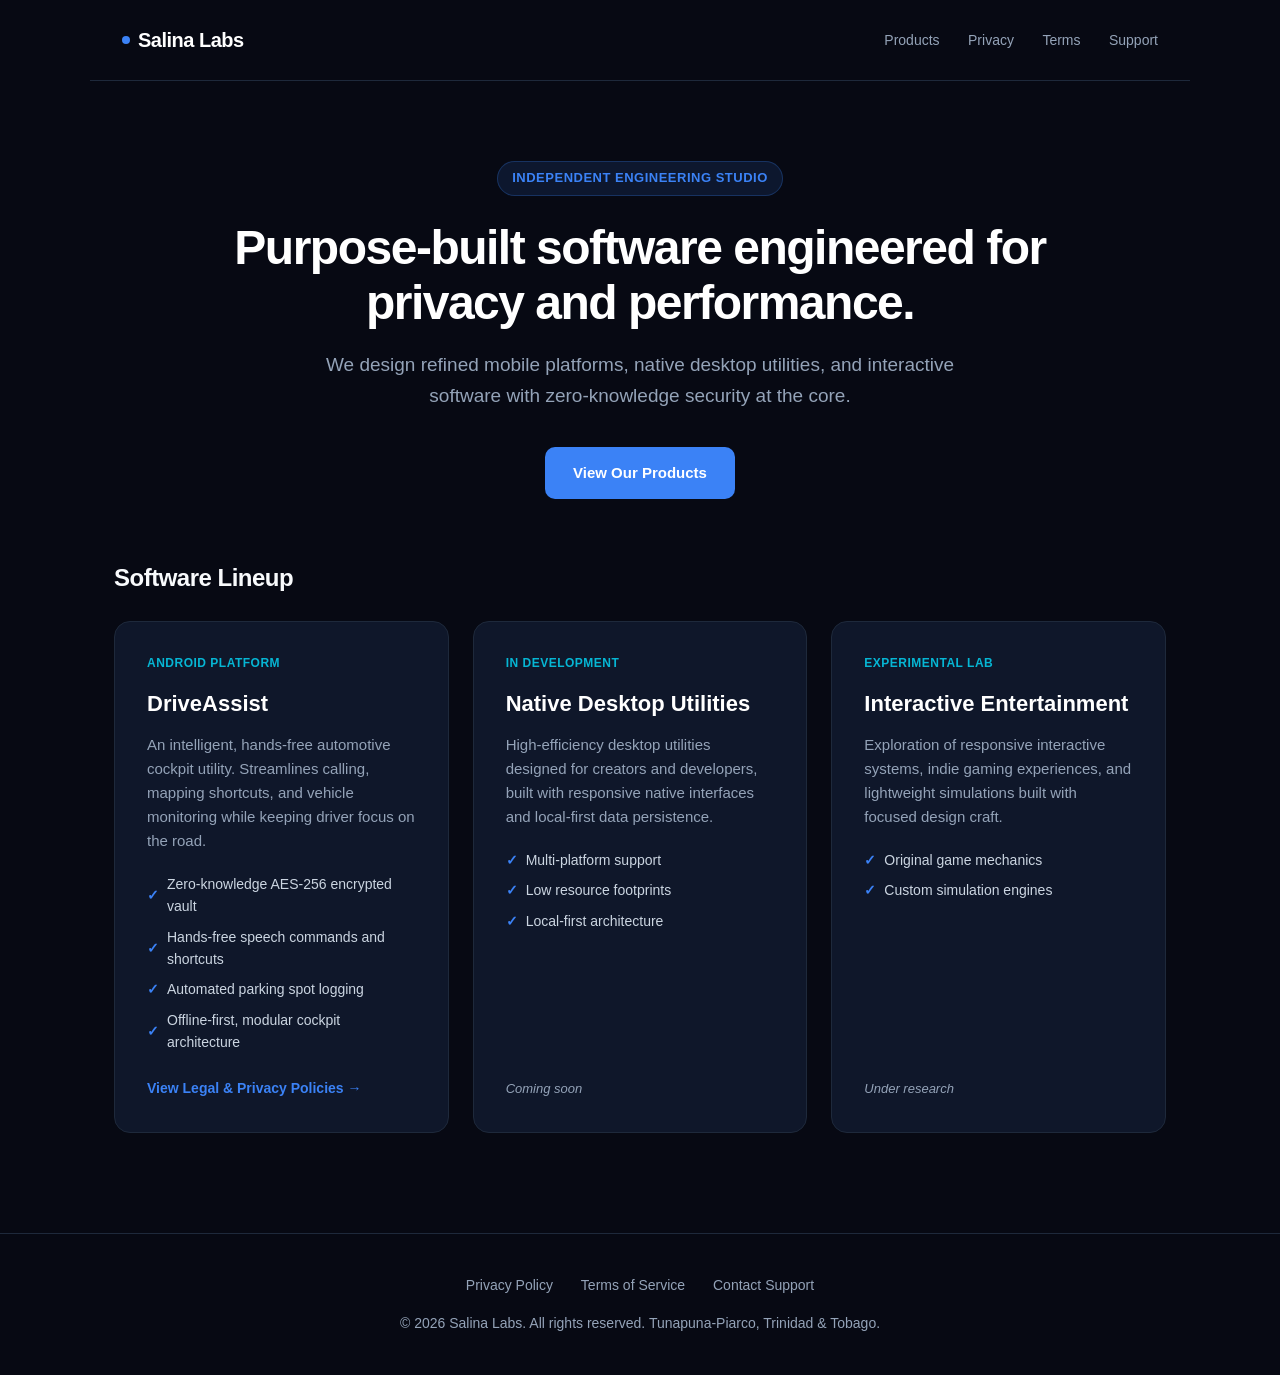
==== index.html @ 67eb4986 "Add files via upload" ====
<!DOCTYPE html>
<html lang="en">
<head>
    <meta charset="UTF-8">
    <meta name="viewport" content="width=device-width, initial-scale=1.0">
    <title>Salina Labs | Independent Software Engineering</title>
    <meta name="description" content="Salina Labs engineers performance-focused software, mobile systems, desktop applications, and interactive entertainment.">
    <style>
        :root {
            --bg-color: #070913;
            --card-bg: #0f172a;
            --border-color: #1e293b;
            --accent-blue: #3b82f6;
            --accent-cyan: #06b6d4;
            --text-main: #f8fafc;
            --text-muted: #94a3b8;
        }
        * { box-sizing: border-box; margin: 0; padding: 0; }
        body {
            font-family: -apple-system, BlinkMacSystemFont, "Segoe UI", Roboto, Helvetica, Arial, sans-serif;
            background-color: var(--bg-color);
            color: var(--text-main);
            line-height: 1.6;
            padding: 0;
        }
        nav {
            display: flex;
            justify-content: space-between;
            align-items: center;
            padding: 24px 32px;
            max-width: 1100px;
            margin: 0 auto;
            border-bottom: 1px solid var(--border-color);
        }
        .logo {
            font-size: 20px;
            font-weight: 800;
            letter-spacing: -0.5px;
            color: #ffffff;
            display: flex;
            align-items: center;
            gap: 8px;
        }
        .logo-dot {
            width: 8px;
            height: 8px;
            background: var(--accent-blue);
            border-radius: 50%;
            display: inline-block;
        }
        .nav-links a {
            color: var(--text-muted);
            text-decoration: none;
            margin-left: 24px;
            font-size: 14px;
            font-weight: 500;
            transition: color 0.2s ease;
        }
        .nav-links a:hover {
            color: #ffffff;
        }
        .hero {
            max-width: 900px;
            margin: 80px auto 60px;
            text-align: center;
            padding: 0 24px;
        }
        .badge {
            display: inline-block;
            background: rgba(59, 130, 246, 0.12);
            color: var(--accent-blue);
            font-size: 13px;
            font-weight: 600;
            padding: 6px 14px;
            border-radius: 9999px;
            border: 1px solid rgba(59, 130, 246, 0.25);
            margin-bottom: 24px;
            text-transform: uppercase;
            letter-spacing: 0.5px;
        }
        h1 {
            font-size: 48px;
            font-weight: 800;
            letter-spacing: -1.5px;
            line-height: 1.15;
            margin-bottom: 20px;
            color: #ffffff;
        }
        .lead {
            font-size: 19px;
            color: var(--text-muted);
            max-width: 680px;
            margin: 0 auto 36px;
        }
        .cta-btn {
            display: inline-block;
            background: var(--accent-blue);
            color: #ffffff;
            font-weight: 600;
            padding: 14px 28px;
            border-radius: 10px;
            text-decoration: none;
            font-size: 15px;
            transition: transform 0.15s ease, background 0.2s ease;
        }
        .cta-btn:hover {
            background: #2563eb;
            transform: translateY(-1px);
        }
        .section {
            max-width: 1100px;
            margin: 60px auto;
            padding: 0 24px;
        }
        .section-title {
            font-size: 24px;
            font-weight: 700;
            margin-bottom: 24px;
            letter-spacing: -0.5px;
        }
        .grid {
            display: grid;
            grid-template-columns: repeat(auto-fit, minmax(320px, 1fr));
            gap: 24px;
        }
        .card {
            background: var(--card-bg);
            border: 1px solid var(--border-color);
            border-radius: 16px;
            padding: 32px;
            display: flex;
            flex-direction: column;
            justify-content: space-between;
        }
        .card-tag {
            font-size: 12px;
            font-weight: 700;
            text-transform: uppercase;
            color: var(--accent-cyan);
            margin-bottom: 12px;
            letter-spacing: 0.5px;
        }
        .card h3 {
            font-size: 22px;
            font-weight: 700;
            margin-bottom: 12px;
            color: #ffffff;
        }
        .card p {
            color: var(--text-muted);
            font-size: 15px;
            line-height: 1.6;
            margin-bottom: 20px;
        }
        .feature-list {
            list-style: none;
            margin-bottom: 24px;
        }
        .feature-list li {
            font-size: 14px;
            color: #cbd5e1;
            margin-bottom: 8px;
            display: flex;
            align-items: center;
            gap: 8px;
        }
        .feature-list li::before {
            content: "✓";
            color: var(--accent-blue);
            font-weight: bold;
        }
        .card-link {
            color: var(--accent-blue);
            text-decoration: none;
            font-weight: 600;
            font-size: 14px;
            align-self: flex-start;
        }
        .card-link:hover {
            text-decoration: underline;
        }
        footer {
            border-top: 1px solid var(--border-color);
            margin-top: 100px;
            padding: 40px 24px;
            text-align: center;
            font-size: 14px;
            color: var(--text-muted);
        }
        .footer-links {
            margin-bottom: 16px;
        }
        .footer-links a {
            color: var(--text-muted);
            text-decoration: none;
            margin: 0 12px;
            transition: color 0.2s ease;
        }
        .footer-links a:hover {
            color: #ffffff;
        }
    </style>
</head>
<body>

<nav>
    <div class="logo">
        <span class="logo-dot"></span>
        Salina Labs
    </div>
    <div class="nav-links">
        <a href="#products">Products</a>
        <a href="privacy.html">Privacy</a>
        <a href="terms.html">Terms</a>
        <a href="mailto:support@salinalabs.dev">Support</a>
    </div>
</nav>

<div class="hero">
    <div class="badge">Independent Engineering Studio</div>
    <h1>Purpose-built software engineered for privacy and performance.</h1>
    <p class="lead">We design refined mobile platforms, native desktop utilities, and interactive software with zero-knowledge security at the core.</p>
    <a href="#products" class="cta-btn">View Our Products</a>
</div>

<div class="section" id="products">
    <div class="section-title">Software Lineup</div>
    <div class="grid">
        <div class="card">
            <div>
                <div class="card-tag">Android Platform</div>
                <h3>DriveAssist</h3>
                <p>An intelligent, hands-free automotive cockpit utility. Streamlines calling, mapping shortcuts, and vehicle monitoring while keeping driver focus on the road.</p>
                <ul class="feature-list">
                    <li>Zero-knowledge AES-256 encrypted vault</li>
                    <li>Hands-free speech commands and shortcuts</li>
                    <li>Automated parking spot logging</li>
                    <li>Offline-first, modular cockpit architecture</li>
                </ul>
            </div>
            <a href="privacy.html" class="card-link">View Legal &amp; Privacy Policies &rarr;</a>
        </div>

        <div class="card">
            <div>
                <div class="card-tag">In Development</div>
                <h3>Native Desktop Utilities</h3>
                <p>High-efficiency desktop utilities designed for creators and developers, built with responsive native interfaces and local-first data persistence.</p>
                <ul class="feature-list">
                    <li>Multi-platform support</li>
                    <li>Low resource footprints</li>
                    <li>Local-first architecture</li>
                </ul>
            </div>
            <span style="font-size: 13px; color: var(--text-muted); font-style: italic;">Coming soon</span>
        </div>

        <div class="card">
            <div>
                <div class="card-tag">Experimental Lab</div>
                <h3>Interactive Entertainment</h3>
                <p>Exploration of responsive interactive systems, indie gaming experiences, and lightweight simulations built with focused design craft.</p>
                <ul class="feature-list">
                    <li>Original game mechanics</li>
                    <li>Custom simulation engines</li>
                </ul>
            </div>
            <span style="font-size: 13px; color: var(--text-muted); font-style: italic;">Under research</span>
        </div>
    </div>
</div>

<footer>
    <div class="footer-links">
        <a href="privacy.html">Privacy Policy</a>
        <a href="terms.html">Terms of Service</a>
        <a href="mailto:support@salinalabs.dev">Contact Support</a>
    </div>
    <p>&copy; 2026 Salina Labs. All rights reserved. Tunapuna-Piarco, Trinidad &amp; Tobago.</p>
</footer>

</body>
</html>
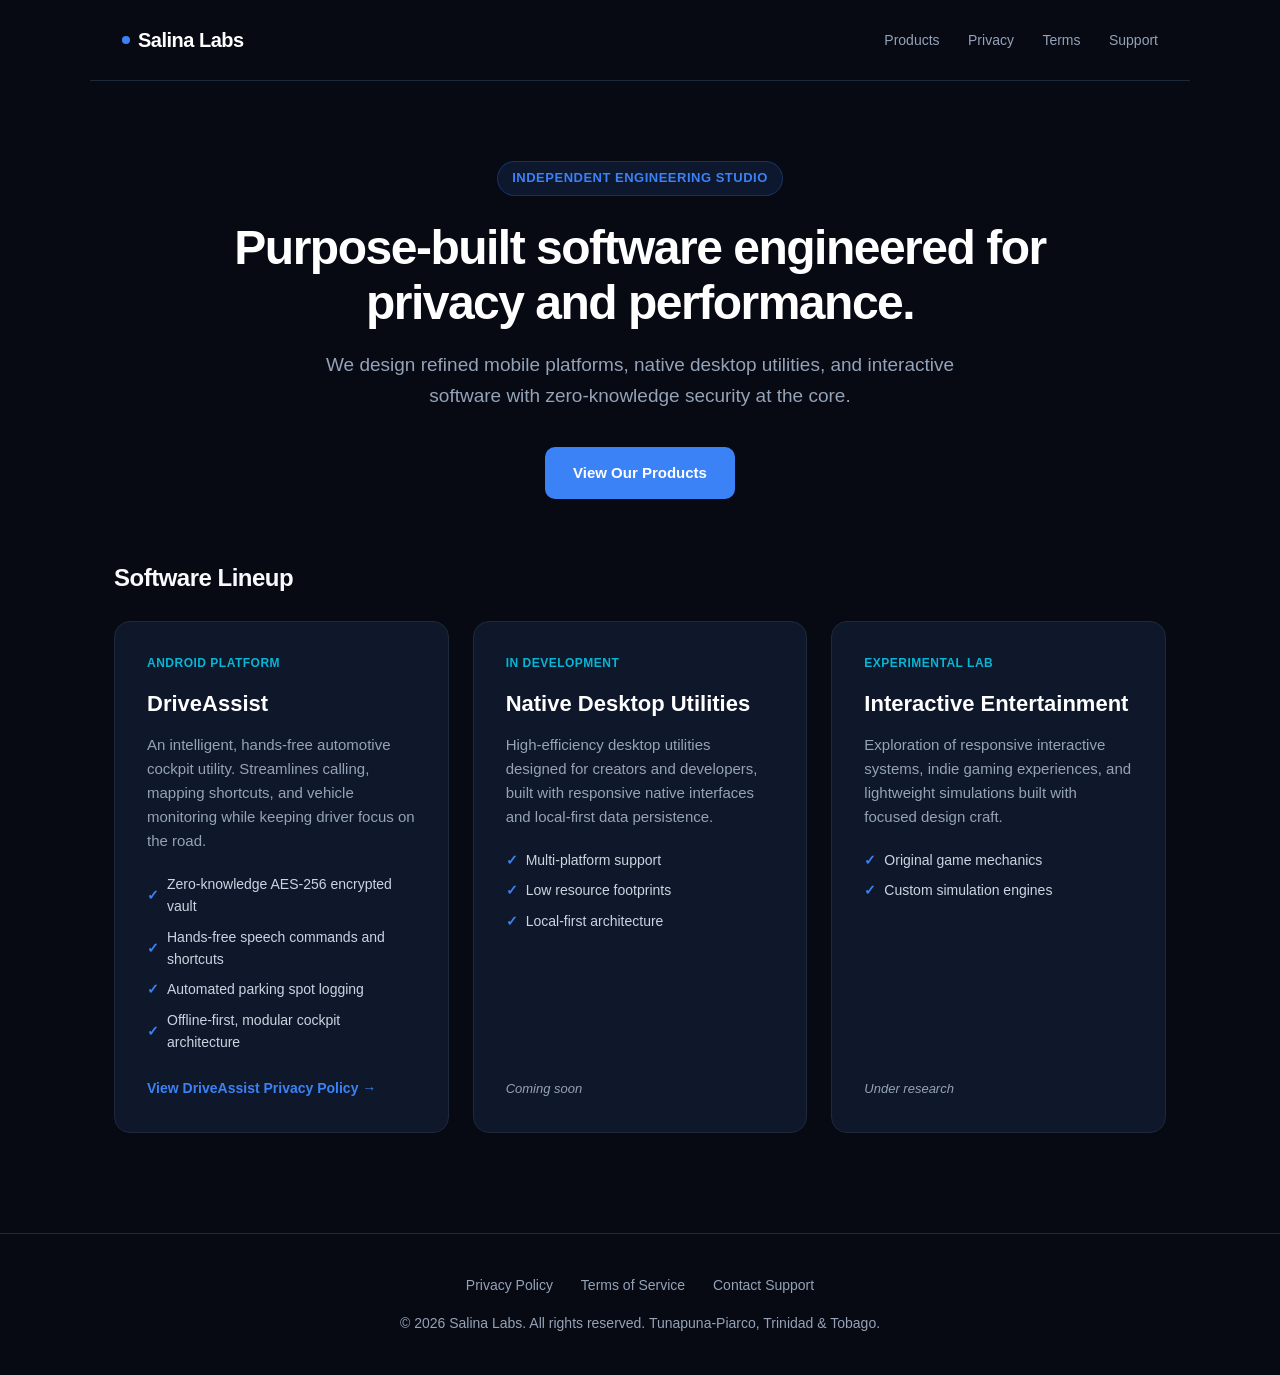
==== commit bec126cb: "Add files via upload" ====
--- a/index.html
+++ b/index.html
@@ -210,8 +210,8 @@
     </div>
     <div class="nav-links">
         <a href="#products">Products</a>
-        <a href="privacy.html">Privacy</a>
-        <a href="terms.html">Terms</a>
+        <a href="driveassist/privacy.html">Privacy</a>
+        <a href="driveassist/terms.html">Terms</a>
         <a href="mailto:support@salinalabs.dev">Support</a>
     </div>
 </nav>
@@ -238,7 +238,7 @@
                     <li>Offline-first, modular cockpit architecture</li>
                 </ul>
             </div>
-            <a href="privacy.html" class="card-link">View Legal &amp; Privacy Policies &rarr;</a>
+            <a href="driveassist/privacy.html" class="card-link">View DriveAssist Privacy Policy &rarr;</a>
         </div>
 
         <div class="card">
@@ -272,8 +272,8 @@
 
 <footer>
     <div class="footer-links">
-        <a href="privacy.html">Privacy Policy</a>
-        <a href="terms.html">Terms of Service</a>
+        <a href="driveassist/privacy.html">Privacy Policy</a>
+        <a href="driveassist/terms.html">Terms of Service</a>
         <a href="mailto:support@salinalabs.dev">Contact Support</a>
     </div>
     <p>&copy; 2026 Salina Labs. All rights reserved. Tunapuna-Piarco, Trinidad &amp; Tobago.</p>
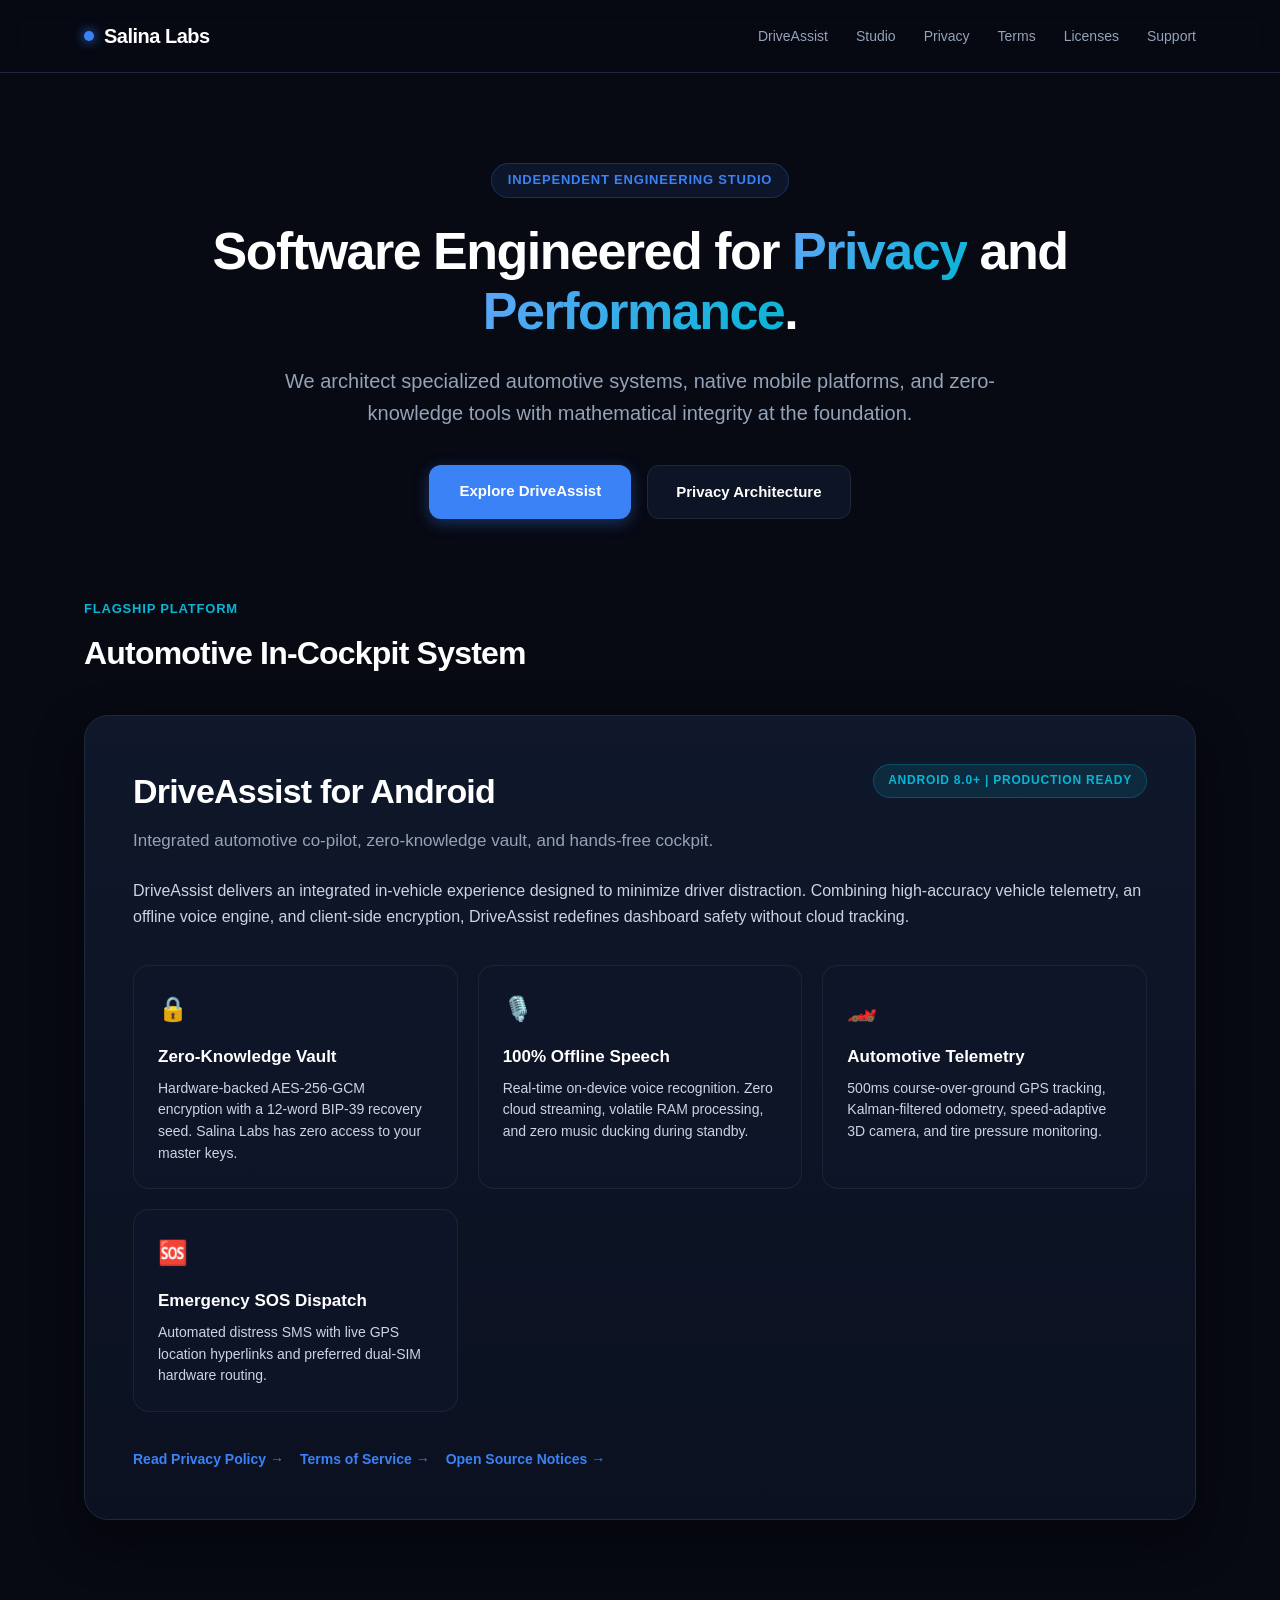
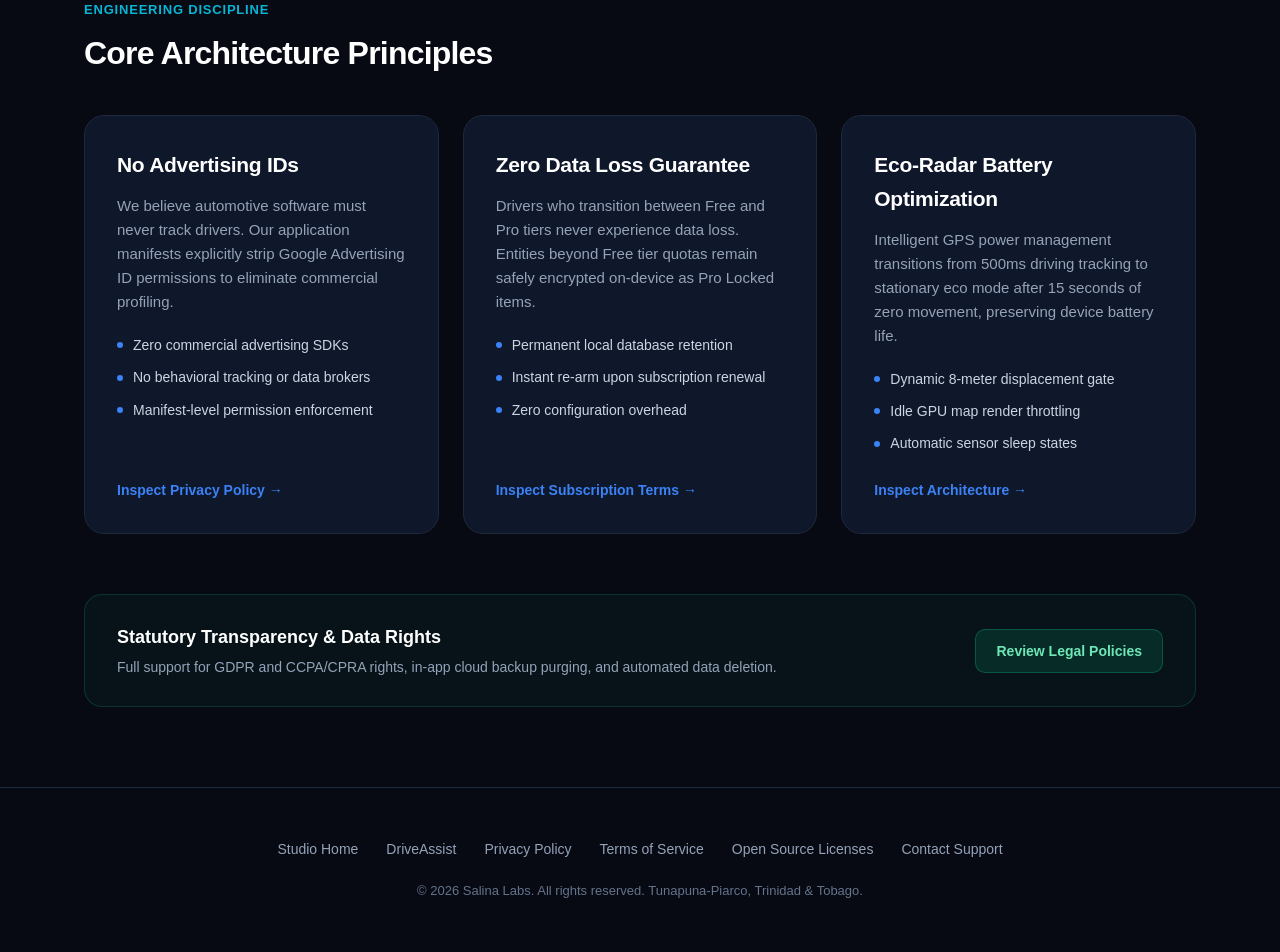
==== commit bbeded6c: "Add files via upload" ====
--- a/index.html
+++ b/index.html
@@ -3,55 +3,72 @@
 <head>
     <meta charset="UTF-8">
     <meta name="viewport" content="width=device-width, initial-scale=1.0">
-    <title>Salina Labs | Independent Software Engineering</title>
-    <meta name="description" content="Salina Labs engineers performance-focused software, mobile systems, desktop applications, and interactive entertainment.">
+    <title>Salina Labs | Independent Engineering Studio</title>
+    <meta name="description" content="Salina Labs engineers performance-focused software, automotive cockpits, zero-knowledge security systems, and native platforms.">
     <style>
         :root {
             --bg-color: #070913;
-            --card-bg: #0f172a;
-            --border-color: #1e293b;
-            --accent-blue: #3b82f6;
+            --surface-color: #0f172a;
+            --surface-hover: #1e293b;
+            --surface-border: #1e293b;
+            --accent-primary: #3b82f6;
             --accent-cyan: #06b6d4;
-            --text-main: #f8fafc;
-            --text-muted: #94a3b8;
+            --accent-emerald: #10b981;
+            --text-primary: #f8fafc;
+            --text-secondary: #94a3b8;
+            --text-body: #cbd5e1;
         }
         * { box-sizing: border-box; margin: 0; padding: 0; }
         body {
             font-family: -apple-system, BlinkMacSystemFont, "Segoe UI", Roboto, Helvetica, Arial, sans-serif;
             background-color: var(--bg-color);
-            color: var(--text-main);
+            color: var(--text-primary);
             line-height: 1.6;
             padding: 0;
-        }
-        nav {
+            overflow-x: hidden;
+        }
+        header.site-header {
+            border-bottom: 1px solid var(--surface-border);
+            background: rgba(7, 9, 19, 0.85);
+            backdrop-filter: blur(14px);
+            position: sticky;
+            top: 0;
+            z-index: 50;
+        }
+        .nav-container {
+            max-width: 1160px;
+            margin: 0 auto;
+            padding: 20px 24px;
             display: flex;
             justify-content: space-between;
             align-items: center;
-            padding: 24px 32px;
-            max-width: 1100px;
-            margin: 0 auto;
-            border-bottom: 1px solid var(--border-color);
-        }
-        .logo {
+        }
+        .brand-logo {
             font-size: 20px;
             font-weight: 800;
             letter-spacing: -0.5px;
             color: #ffffff;
-            display: flex;
-            align-items: center;
-            gap: 8px;
-        }
-        .logo-dot {
-            width: 8px;
-            height: 8px;
-            background: var(--accent-blue);
+            text-decoration: none;
+            display: flex;
+            align-items: center;
+            gap: 10px;
+        }
+        .brand-dot {
+            width: 10px;
+            height: 10px;
+            background: var(--accent-primary);
             border-radius: 50%;
             display: inline-block;
+            box-shadow: 0 0 12px var(--accent-primary);
+        }
+        .nav-links {
+            display: flex;
+            gap: 28px;
+            align-items: center;
         }
         .nav-links a {
-            color: var(--text-muted);
-            text-decoration: none;
-            margin-left: 24px;
+            color: var(--text-secondary);
+            text-decoration: none;
             font-size: 14px;
             font-weight: 500;
             transition: color 0.2s ease;
@@ -59,224 +76,458 @@
         .nav-links a:hover {
             color: #ffffff;
         }
-        .hero {
-            max-width: 900px;
-            margin: 80px auto 60px;
+        .hero-section {
+            max-width: 960px;
+            margin: 90px auto 70px;
             text-align: center;
             padding: 0 24px;
         }
-        .badge {
-            display: inline-block;
-            background: rgba(59, 130, 246, 0.12);
-            color: var(--accent-blue);
+        .studio-badge {
+            display: inline-flex;
+            align-items: center;
+            gap: 8px;
+            background: rgba(59, 130, 246, 0.1);
+            color: var(--accent-primary);
             font-size: 13px;
-            font-weight: 600;
-            padding: 6px 14px;
+            font-weight: 700;
+            text-transform: uppercase;
+            letter-spacing: 0.8px;
+            padding: 6px 16px;
             border-radius: 9999px;
             border: 1px solid rgba(59, 130, 246, 0.25);
             margin-bottom: 24px;
-            text-transform: uppercase;
-            letter-spacing: 0.5px;
-        }
-        h1 {
-            font-size: 48px;
+        }
+        h1.hero-title {
+            font-size: 52px;
             font-weight: 800;
             letter-spacing: -1.5px;
             line-height: 1.15;
-            margin-bottom: 20px;
-            color: #ffffff;
-        }
-        .lead {
-            font-size: 19px;
-            color: var(--text-muted);
-            max-width: 680px;
+            margin-bottom: 24px;
+            color: #ffffff;
+        }
+        .hero-title span {
+            background: linear-gradient(135deg, #60a5fa 0%, #06b6d4 100%);
+            -webkit-background-clip: text;
+            -webkit-text-fill-color: transparent;
+        }
+        p.hero-lead {
+            font-size: 20px;
+            color: var(--text-secondary);
+            max-width: 720px;
             margin: 0 auto 36px;
-        }
-        .cta-btn {
-            display: inline-block;
-            background: var(--accent-blue);
+            line-height: 1.6;
+        }
+        .hero-actions {
+            display: flex;
+            gap: 16px;
+            justify-content: center;
+            flex-wrap: wrap;
+        }
+        .btn-primary {
+            background: var(--accent-primary);
+            color: #ffffff;
+            font-weight: 600;
+            padding: 14px 30px;
+            border-radius: 12px;
+            text-decoration: none;
+            font-size: 15px;
+            transition: all 0.2s ease;
+            box-shadow: 0 4px 16px rgba(59, 130, 246, 0.35);
+        }
+        .btn-primary:hover {
+            background: #2563eb;
+            transform: translateY(-2px);
+            box-shadow: 0 6px 20px rgba(59, 130, 246, 0.5);
+        }
+        .btn-secondary {
+            background: rgba(15, 23, 42, 0.8);
             color: #ffffff;
             font-weight: 600;
             padding: 14px 28px;
-            border-radius: 10px;
+            border-radius: 12px;
             text-decoration: none;
             font-size: 15px;
-            transition: transform 0.15s ease, background 0.2s ease;
-        }
-        .cta-btn:hover {
-            background: #2563eb;
-            transform: translateY(-1px);
-        }
-        .section {
-            max-width: 1100px;
-            margin: 60px auto;
+            border: 1px solid var(--surface-border);
+            transition: all 0.2s ease;
+        }
+        .btn-secondary:hover {
+            background: var(--surface-hover);
+            border-color: #334155;
+            transform: translateY(-2px);
+        }
+        .content-section {
+            max-width: 1160px;
+            margin: 80px auto;
             padding: 0 24px;
         }
+        .section-header {
+            margin-bottom: 36px;
+        }
+        .section-tag {
+            font-size: 13px;
+            font-weight: 700;
+            text-transform: uppercase;
+            letter-spacing: 0.8px;
+            color: var(--accent-cyan);
+            margin-bottom: 8px;
+        }
         .section-title {
+            font-size: 32px;
+            font-weight: 800;
+            letter-spacing: -0.8px;
+            color: #ffffff;
+        }
+        .flagship-card {
+            background: linear-gradient(180deg, #0f172a 0%, #0b1120 100%);
+            border: 1px solid var(--surface-border);
+            border-radius: 24px;
+            padding: 48px;
+            box-shadow: 0 20px 50px rgba(0, 0, 0, 0.4);
+            margin-bottom: 48px;
+            position: relative;
+            overflow: hidden;
+        }
+        .flagship-header {
+            display: flex;
+            justify-content: space-between;
+            align-items: flex-start;
+            flex-wrap: wrap;
+            gap: 20px;
+            margin-bottom: 24px;
+        }
+        .flagship-title-area h2 {
+            font-size: 34px;
+            font-weight: 800;
+            color: #ffffff;
+            letter-spacing: -0.8px;
+            margin-bottom: 8px;
+        }
+        .flagship-tagline {
+            font-size: 17px;
+            color: var(--text-secondary);
+        }
+        .platform-badge {
+            background: rgba(6, 182, 212, 0.12);
+            color: var(--accent-cyan);
+            font-size: 12px;
+            font-weight: 700;
+            text-transform: uppercase;
+            letter-spacing: 0.8px;
+            padding: 6px 14px;
+            border-radius: 9999px;
+            border: 1px solid rgba(6, 182, 212, 0.25);
+        }
+        .pillar-grid {
+            display: grid;
+            grid-template-columns: repeat(auto-fit, minmax(250px, 1fr));
+            gap: 20px;
+            margin: 36px 0;
+        }
+        .pillar-item {
+            background: rgba(15, 23, 42, 0.6);
+            border: 1px solid rgba(30, 41, 59, 0.8);
+            border-radius: 16px;
+            padding: 24px;
+        }
+        .pillar-icon {
             font-size: 24px;
+            margin-bottom: 14px;
+            display: inline-block;
+        }
+        .pillar-title {
+            font-size: 17px;
             font-weight: 700;
-            margin-bottom: 24px;
-            letter-spacing: -0.5px;
-        }
-        .grid {
+            color: #ffffff;
+            margin-bottom: 8px;
+        }
+        .pillar-desc {
+            font-size: 14px;
+            color: var(--text-body);
+            line-height: 1.55;
+        }
+        .features-grid {
             display: grid;
             grid-template-columns: repeat(auto-fit, minmax(320px, 1fr));
             gap: 24px;
-        }
-        .card {
-            background: var(--card-bg);
-            border: 1px solid var(--border-color);
-            border-radius: 16px;
+            margin-top: 36px;
+        }
+        .studio-card {
+            background: var(--surface-color);
+            border: 1px solid var(--surface-border);
+            border-radius: 20px;
             padding: 32px;
             display: flex;
             flex-direction: column;
             justify-content: space-between;
         }
-        .card-tag {
-            font-size: 12px;
+        .studio-card h3 {
+            font-size: 21px;
             font-weight: 700;
-            text-transform: uppercase;
-            color: var(--accent-cyan);
+            color: #ffffff;
             margin-bottom: 12px;
-            letter-spacing: 0.5px;
-        }
-        .card h3 {
-            font-size: 22px;
-            font-weight: 700;
-            margin-bottom: 12px;
-            color: #ffffff;
-        }
-        .card p {
-            color: var(--text-muted);
+            letter-spacing: -0.3px;
+        }
+        .studio-card p {
             font-size: 15px;
+            color: var(--text-secondary);
+            margin-bottom: 20px;
             line-height: 1.6;
-            margin-bottom: 20px;
-        }
-        .feature-list {
+        }
+        .feature-bullets {
             list-style: none;
             margin-bottom: 24px;
         }
-        .feature-list li {
-            font-size: 14px;
-            color: #cbd5e1;
-            margin-bottom: 8px;
-            display: flex;
-            align-items: center;
-            gap: 8px;
-        }
-        .feature-list li::before {
-            content: "✓";
-            color: var(--accent-blue);
-            font-weight: bold;
-        }
-        .card-link {
-            color: var(--accent-blue);
-            text-decoration: none;
+        .feature-bullets li {
+            font-size: 14px;
+            color: var(--text-body);
+            margin-bottom: 10px;
+            display: flex;
+            align-items: center;
+            gap: 10px;
+        }
+        .feature-bullets li::before {
+            content: "";
+            width: 6px;
+            height: 6px;
+            background: var(--accent-primary);
+            border-radius: 50%;
+            display: inline-block;
+        }
+        .card-footer-link {
+            font-size: 14px;
             font-weight: 600;
-            font-size: 14px;
-            align-self: flex-start;
-        }
-        .card-link:hover {
+            color: var(--accent-primary);
+            text-decoration: none;
+            display: inline-flex;
+            align-items: center;
+            gap: 6px;
+            transition: color 0.2s ease;
+        }
+        .card-footer-link:hover {
+            color: #60a5fa;
             text-decoration: underline;
         }
-        footer {
-            border-top: 1px solid var(--border-color);
-            margin-top: 100px;
-            padding: 40px 24px;
+        .privacy-strip {
+            background: rgba(16, 185, 129, 0.06);
+            border: 1px solid rgba(16, 185, 129, 0.2);
+            border-radius: 18px;
+            padding: 28px 32px;
+            margin: 60px 0;
+            display: flex;
+            justify-content: space-between;
+            align-items: center;
+            gap: 24px;
+            flex-wrap: wrap;
+        }
+        .privacy-strip-text h4 {
+            font-size: 18px;
+            font-weight: 700;
+            color: #ffffff;
+            margin-bottom: 4px;
+        }
+        .privacy-strip-text p {
+            font-size: 14px;
+            color: var(--text-secondary);
+        }
+        .privacy-strip a {
+            background: rgba(16, 185, 129, 0.15);
+            color: #6ee7b7;
+            padding: 10px 20px;
+            border-radius: 10px;
+            text-decoration: none;
+            font-size: 14px;
+            font-weight: 600;
+            border: 1px solid rgba(16, 185, 129, 0.3);
+            white-space: nowrap;
+        }
+        footer.site-footer {
+            border-top: 1px solid var(--surface-border);
+            padding: 50px 24px;
             text-align: center;
             font-size: 14px;
-            color: var(--text-muted);
-        }
-        .footer-links {
-            margin-bottom: 16px;
-        }
-        .footer-links a {
-            color: var(--text-muted);
-            text-decoration: none;
-            margin: 0 12px;
+            color: var(--text-secondary);
+        }
+        .footer-nav {
+            margin-bottom: 20px;
+            display: flex;
+            justify-content: center;
+            gap: 28px;
+            flex-wrap: wrap;
+        }
+        .footer-nav a {
+            color: var(--text-secondary);
+            text-decoration: none;
             transition: color 0.2s ease;
         }
-        .footer-links a:hover {
-            color: #ffffff;
+        .footer-nav a:hover {
+            color: #ffffff;
+        }
+        .copyright-line {
+            color: #64748b;
+            font-size: 13px;
+        }
+        @media (max-width: 768px) {
+            h1.hero-title { font-size: 36px; }
+            p.hero-lead { font-size: 17px; }
+            .flagship-card { padding: 32px 24px; }
+            .nav-container { padding: 16px 20px; }
+            .nav-links { gap: 16px; }
         }
     </style>
 </head>
 <body>
 
-<nav>
-    <div class="logo">
-        <span class="logo-dot"></span>
-        Salina Labs
-    </div>
-    <div class="nav-links">
-        <a href="#products">Products</a>
-        <a href="driveassist/privacy.html">Privacy</a>
-        <a href="driveassist/terms.html">Terms</a>
-        <a href="mailto:support@salinalabs.dev">Support</a>
-    </div>
-</nav>
-
-<div class="hero">
-    <div class="badge">Independent Engineering Studio</div>
-    <h1>Purpose-built software engineered for privacy and performance.</h1>
-    <p class="lead">We design refined mobile platforms, native desktop utilities, and interactive software with zero-knowledge security at the core.</p>
-    <a href="#products" class="cta-btn">View Our Products</a>
-</div>
-
-<div class="section" id="products">
-    <div class="section-title">Software Lineup</div>
-    <div class="grid">
-        <div class="card">
+<header class="site-header">
+    <div class="nav-container">
+        <a href="index.html" class="brand-logo">
+            <span class="brand-dot"></span>
+            Salina Labs
+        </a>
+        <nav class="nav-links">
+            <a href="#flagship">DriveAssist</a>
+            <a href="#studio">Studio</a>
+            <a href="driveassist/privacy.html">Privacy</a>
+            <a href="driveassist/terms.html">Terms</a>
+            <a href="driveassist/licenses.html">Licenses</a>
+            <a href="mailto:support@salinalabs.dev">Support</a>
+        </nav>
+    </div>
+</header>
+
+<section class="hero-section">
+    <div class="studio-badge">
+        <span>Independent Engineering Studio</span>
+    </div>
+    <h1 class="hero-title">
+        Software Engineered for <span>Privacy</span> and <span>Performance</span>.
+    </h1>
+    <p class="hero-lead">
+        We architect specialized automotive systems, native mobile platforms, and zero-knowledge tools with mathematical integrity at the foundation.
+    </p>
+    <div class="hero-actions">
+        <a href="#flagship" class="btn-primary">Explore DriveAssist</a>
+        <a href="driveassist/privacy.html" class="btn-secondary">Privacy Architecture</a>
+    </div>
+</section>
+
+<section class="content-section" id="flagship">
+    <div class="section-header">
+        <div class="section-tag">Flagship Platform</div>
+        <h2 class="section-title">Automotive In-Cockpit System</h2>
+    </div>
+
+    <div class="flagship-card">
+        <div class="flagship-header">
+            <div class="flagship-title-area">
+                <h2>DriveAssist for Android</h2>
+                <div class="flagship-tagline">Integrated automotive co-pilot, zero-knowledge vault, and hands-free cockpit.</div>
+            </div>
+            <div class="platform-badge">Android 8.0+ | Production Ready</div>
+        </div>
+
+        <p style="color: var(--text-body); font-size: 16px; margin-bottom: 24px;">
+            DriveAssist delivers an integrated in-vehicle experience designed to minimize driver distraction. Combining high-accuracy vehicle telemetry, an offline voice engine, and client-side encryption, DriveAssist redefines dashboard safety without cloud tracking.
+        </p>
+
+        <div class="pillar-grid">
+            <div class="pillar-item">
+                <div class="pillar-icon">🔒</div>
+                <div class="pillar-title">Zero-Knowledge Vault</div>
+                <div class="pillar-desc">Hardware-backed AES-256-GCM encryption with a 12-word BIP-39 recovery seed. Salina Labs has zero access to your master keys.</div>
+            </div>
+            <div class="pillar-item">
+                <div class="pillar-icon">🎙️</div>
+                <div class="pillar-title">100% Offline Speech</div>
+                <div class="pillar-desc">Real-time on-device voice recognition. Zero cloud streaming, volatile RAM processing, and zero music ducking during standby.</div>
+            </div>
+            <div class="pillar-item">
+                <div class="pillar-icon">🏎️</div>
+                <div class="pillar-title">Automotive Telemetry</div>
+                <div class="pillar-desc">500ms course-over-ground GPS tracking, Kalman-filtered odometry, speed-adaptive 3D camera, and tire pressure monitoring.</div>
+            </div>
+            <div class="pillar-item">
+                <div class="pillar-icon">🆘</div>
+                <div class="pillar-title">Emergency SOS Dispatch</div>
+                <div class="pillar-desc">Automated distress SMS with live GPS location hyperlinks and preferred dual-SIM hardware routing.</div>
+            </div>
+        </div>
+
+        <div style="display: flex; gap: 16px; flex-wrap: wrap; margin-top: 12px;">
+            <a href="driveassist/privacy.html" class="card-footer-link">Read Privacy Policy &rarr;</a>
+            <a href="driveassist/terms.html" class="card-footer-link">Terms of Service &rarr;</a>
+            <a href="driveassist/licenses.html" class="card-footer-link">Open Source Notices &rarr;</a>
+        </div>
+    </div>
+</section>
+
+<section class="content-section" id="studio">
+    <div class="section-header">
+        <div class="section-tag">Engineering Discipline</div>
+        <h2 class="section-title">Core Architecture Principles</h2>
+    </div>
+
+    <div class="features-grid">
+        <div class="studio-card">
             <div>
-                <div class="card-tag">Android Platform</div>
-                <h3>DriveAssist</h3>
-                <p>An intelligent, hands-free automotive cockpit utility. Streamlines calling, mapping shortcuts, and vehicle monitoring while keeping driver focus on the road.</p>
-                <ul class="feature-list">
-                    <li>Zero-knowledge AES-256 encrypted vault</li>
-                    <li>Hands-free speech commands and shortcuts</li>
-                    <li>Automated parking spot logging</li>
-                    <li>Offline-first, modular cockpit architecture</li>
+                <h3>No Advertising IDs</h3>
+                <p>We believe automotive software must never track drivers. Our application manifests explicitly strip Google Advertising ID permissions to eliminate commercial profiling.</p>
+                <ul class="feature-bullets">
+                    <li>Zero commercial advertising SDKs</li>
+                    <li>No behavioral tracking or data brokers</li>
+                    <li>Manifest-level permission enforcement</li>
                 </ul>
             </div>
-            <a href="driveassist/privacy.html" class="card-link">View DriveAssist Privacy Policy &rarr;</a>
-        </div>
-
-        <div class="card">
+            <a href="driveassist/privacy.html" class="card-footer-link">Inspect Privacy Policy &rarr;</a>
+        </div>
+
+        <div class="studio-card">
             <div>
-                <div class="card-tag">In Development</div>
-                <h3>Native Desktop Utilities</h3>
-                <p>High-efficiency desktop utilities designed for creators and developers, built with responsive native interfaces and local-first data persistence.</p>
-                <ul class="feature-list">
-                    <li>Multi-platform support</li>
-                    <li>Low resource footprints</li>
-                    <li>Local-first architecture</li>
+                <h3>Zero Data Loss Guarantee</h3>
+                <p>Drivers who transition between Free and Pro tiers never experience data loss. Entities beyond Free tier quotas remain safely encrypted on-device as Pro Locked items.</p>
+                <ul class="feature-bullets">
+                    <li>Permanent local database retention</li>
+                    <li>Instant re-arm upon subscription renewal</li>
+                    <li>Zero configuration overhead</li>
                 </ul>
             </div>
-            <span style="font-size: 13px; color: var(--text-muted); font-style: italic;">Coming soon</span>
-        </div>
-
-        <div class="card">
+            <a href="driveassist/terms.html" class="card-footer-link">Inspect Subscription Terms &rarr;</a>
+        </div>
+
+        <div class="studio-card">
             <div>
-                <div class="card-tag">Experimental Lab</div>
-                <h3>Interactive Entertainment</h3>
-                <p>Exploration of responsive interactive systems, indie gaming experiences, and lightweight simulations built with focused design craft.</p>
-                <ul class="feature-list">
-                    <li>Original game mechanics</li>
-                    <li>Custom simulation engines</li>
+                <h3>Eco-Radar Battery Optimization</h3>
+                <p>Intelligent GPS power management transitions from 500ms driving tracking to stationary eco mode after 15 seconds of zero movement, preserving device battery life.</p>
+                <ul class="feature-bullets">
+                    <li>Dynamic 8-meter displacement gate</li>
+                    <li>Idle GPU map render throttling</li>
+                    <li>Automatic sensor sleep states</li>
                 </ul>
             </div>
-            <span style="font-size: 13px; color: var(--text-muted); font-style: italic;">Under research</span>
-        </div>
-    </div>
-</div>
-
-<footer>
-    <div class="footer-links">
+            <a href="driveassist/licenses.html" class="card-footer-link">Inspect Architecture &rarr;</a>
+        </div>
+    </div>
+
+    <div class="privacy-strip">
+        <div class="privacy-strip-text">
+            <h4>Statutory Transparency &amp; Data Rights</h4>
+            <p>Full support for GDPR and CCPA/CPRA rights, in-app cloud backup purging, and automated data deletion.</p>
+        </div>
+        <a href="driveassist/privacy.html">Review Legal Policies</a>
+    </div>
+</section>
+
+<footer class="site-footer">
+    <div class="footer-nav">
+        <a href="index.html">Studio Home</a>
+        <a href="#flagship">DriveAssist</a>
         <a href="driveassist/privacy.html">Privacy Policy</a>
         <a href="driveassist/terms.html">Terms of Service</a>
+        <a href="driveassist/licenses.html">Open Source Licenses</a>
         <a href="mailto:support@salinalabs.dev">Contact Support</a>
     </div>
-    <p>&copy; 2026 Salina Labs. All rights reserved. Tunapuna-Piarco, Trinidad &amp; Tobago.</p>
+    <div class="copyright-line">
+        &copy; 2026 Salina Labs. All rights reserved. Tunapuna-Piarco, Trinidad &amp; Tobago.
+    </div>
 </footer>
 
 </body>
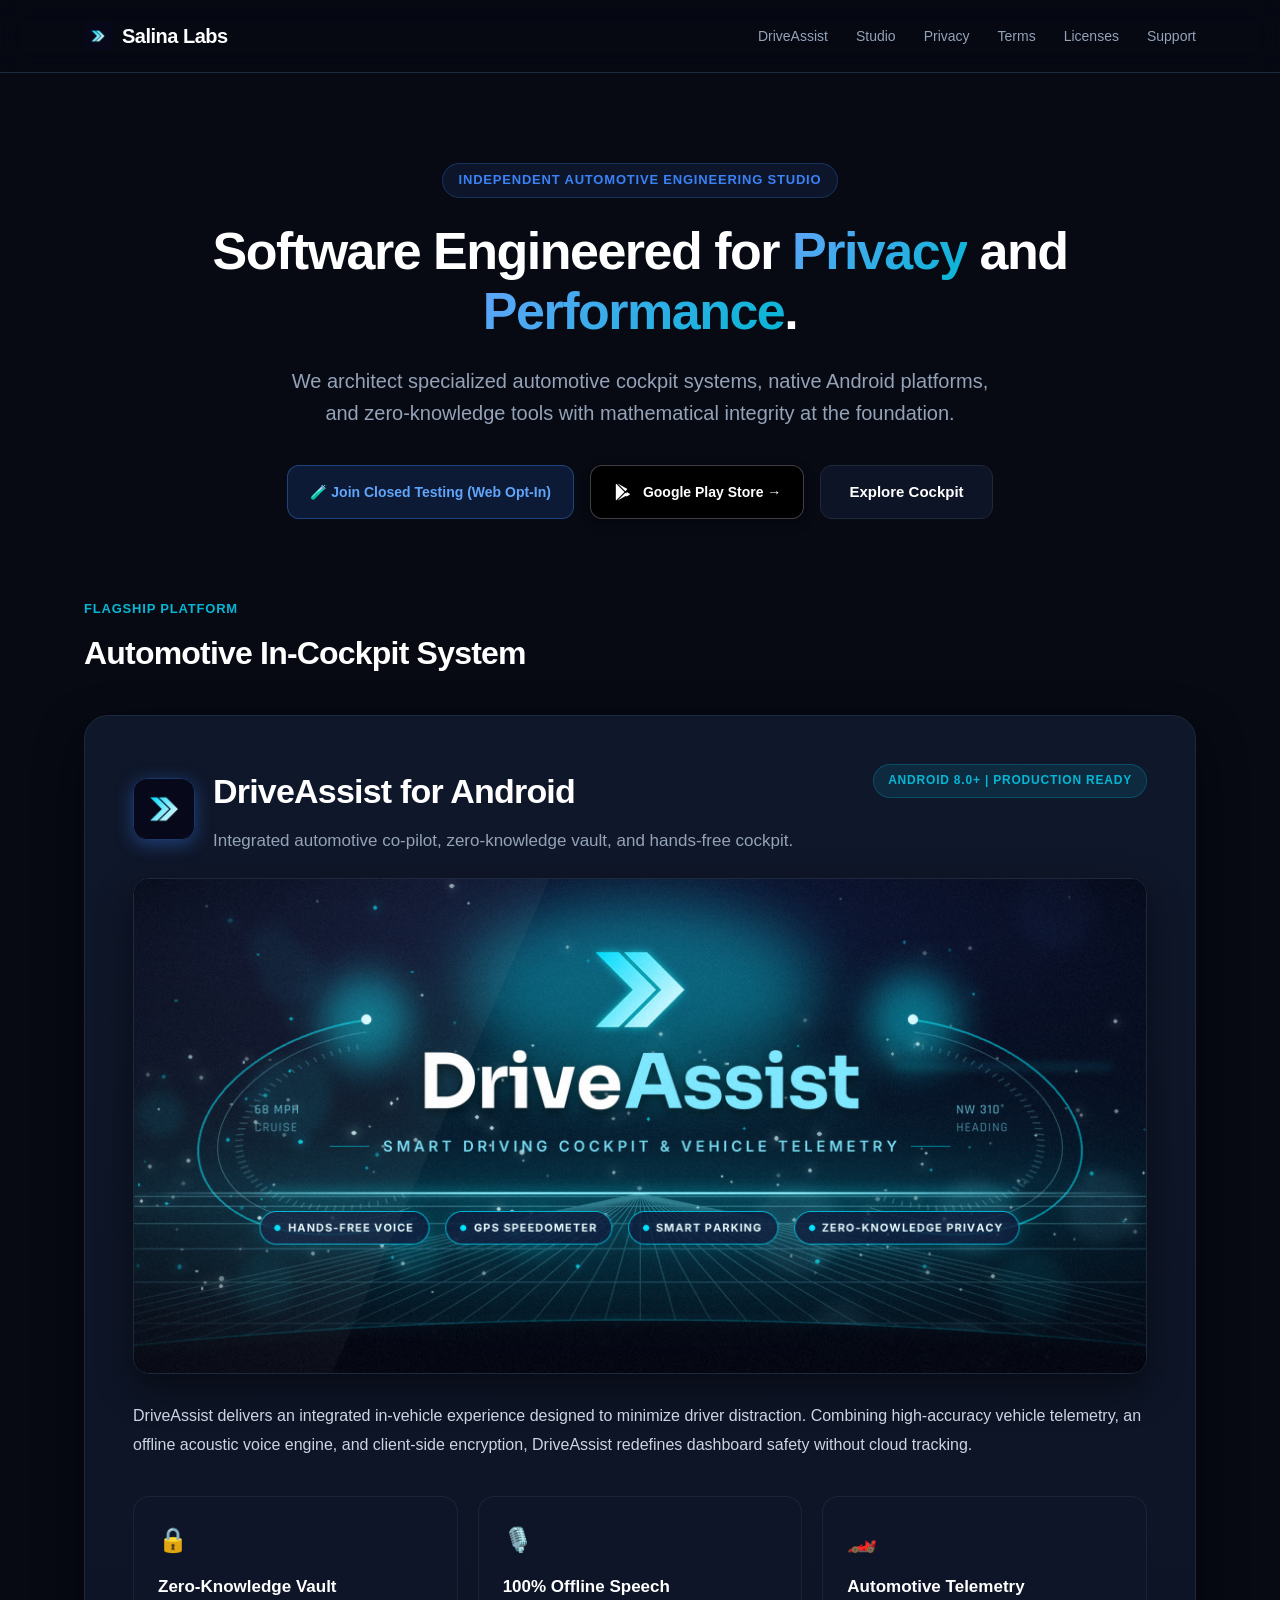
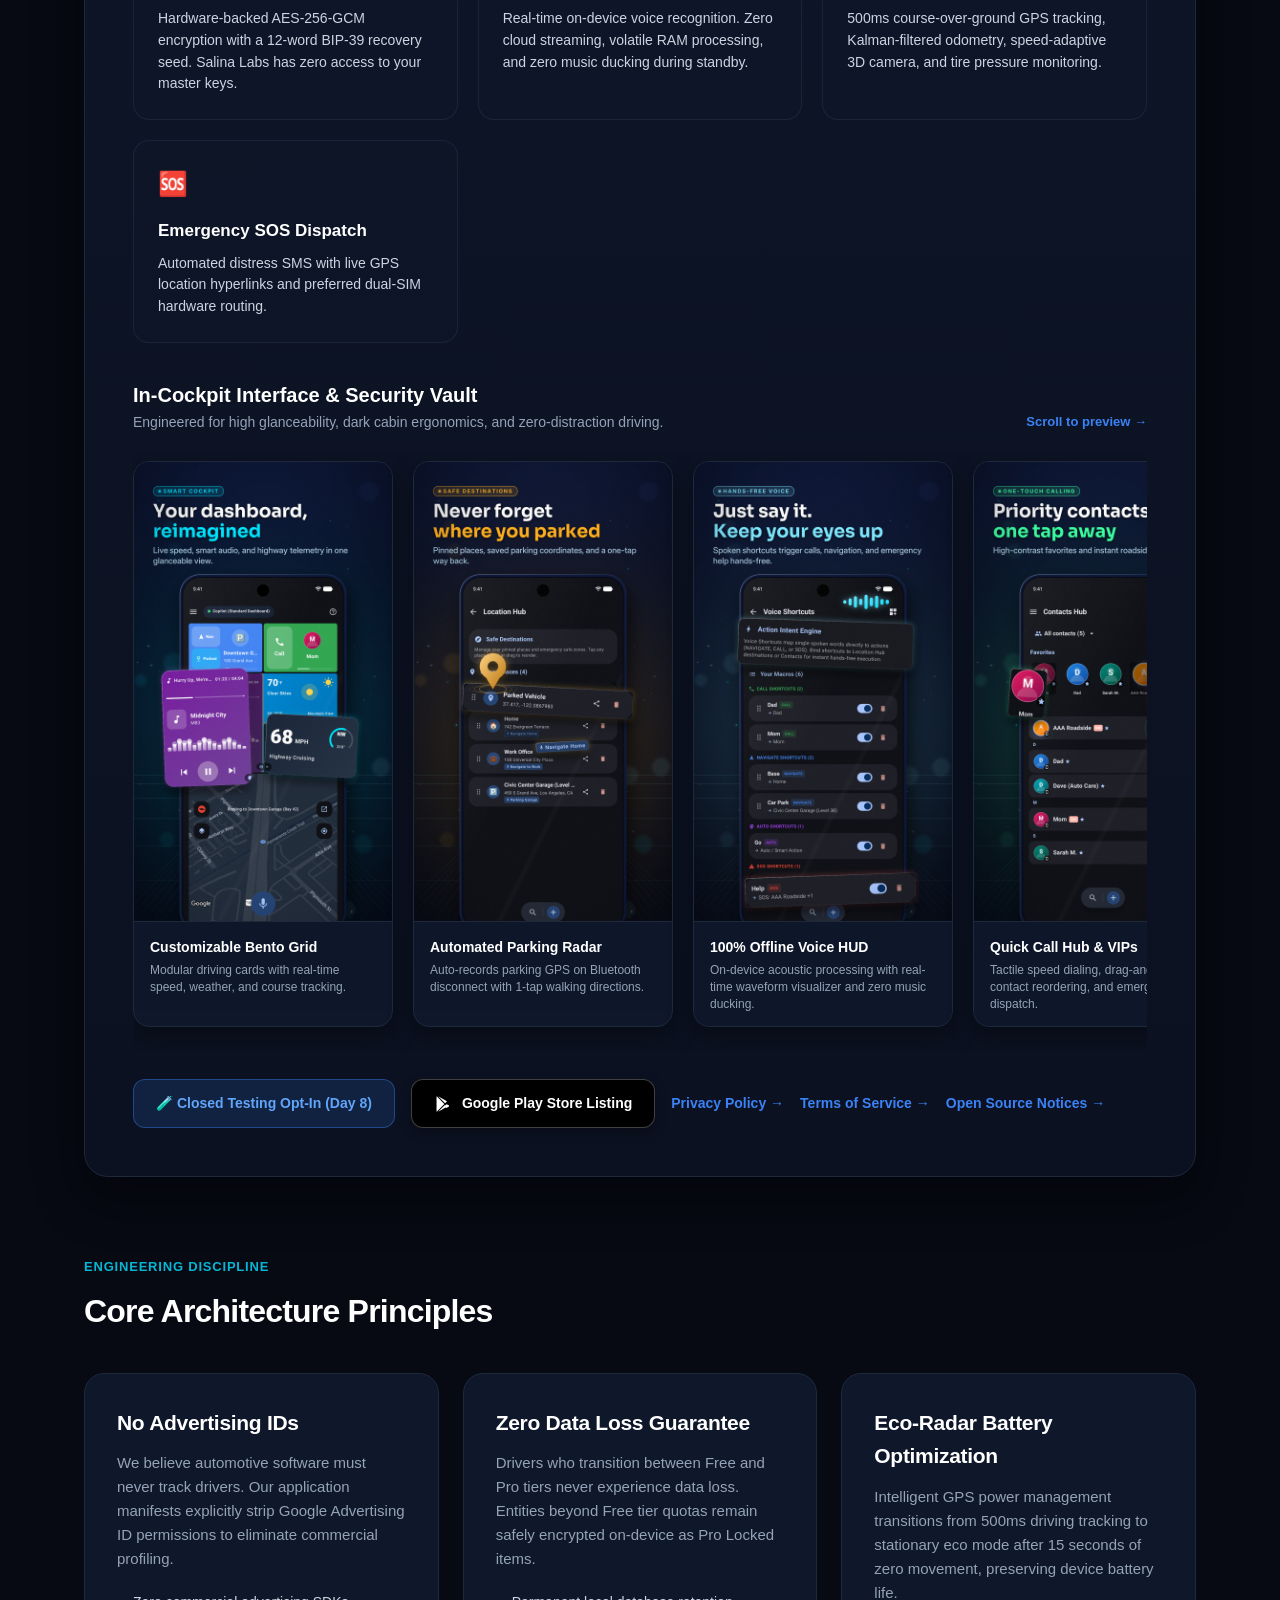
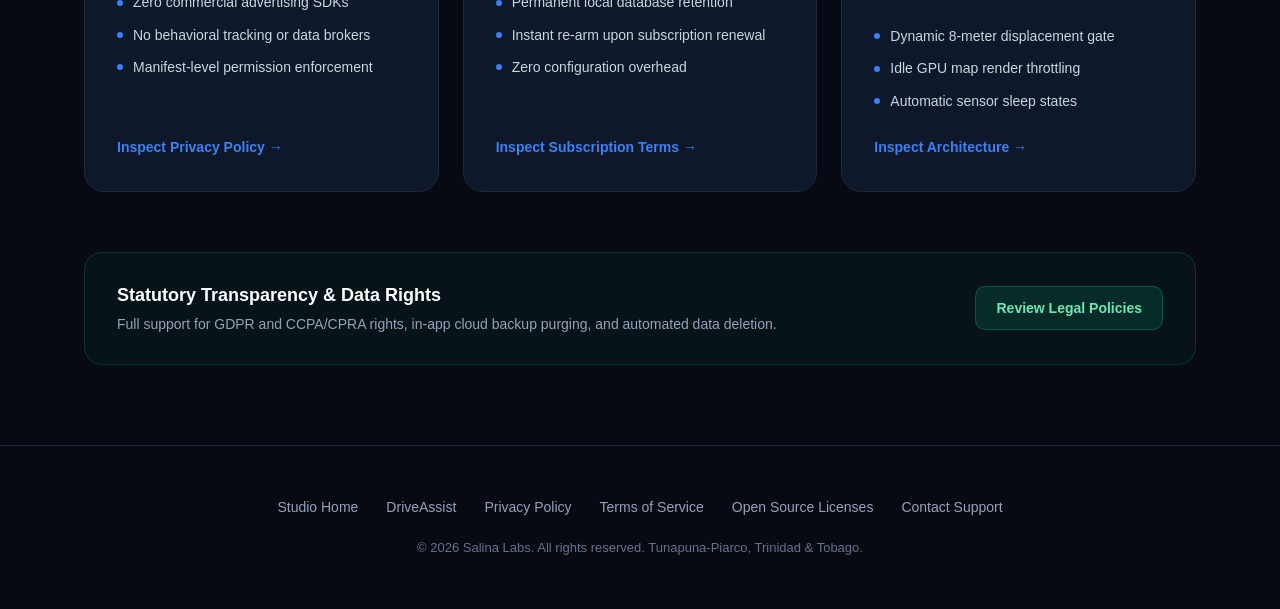
==== commit f31f2729: "Add files via upload" ====
--- a/index.html
+++ b/index.html
@@ -366,12 +366,143 @@
             color: #64748b;
             font-size: 13px;
         }
+        .feature-banner-container {
+            width: 100%;
+            border-radius: 16px;
+            overflow: hidden;
+            margin: 20px 0 28px 0;
+            border: 1px solid var(--surface-border);
+            box-shadow: 0 16px 36px rgba(0, 0, 0, 0.45);
+            background: #000000;
+        }
+        .feature-banner-img {
+            width: 100%;
+            height: auto;
+            display: block;
+        }
+        .screenshot-showcase-header {
+            margin-top: 36px;
+            margin-bottom: 20px;
+            display: flex;
+            justify-content: space-between;
+            align-items: flex-end;
+            flex-wrap: wrap;
+            gap: 12px;
+        }
+        .screenshot-showcase-header h3 {
+            font-size: 20px;
+            font-weight: 700;
+            color: #ffffff;
+        }
+        .screenshot-showcase-header p {
+            font-size: 14px;
+            color: var(--text-secondary);
+        }
+        .screenshot-scroll-container {
+            display: flex;
+            gap: 20px;
+            overflow-x: auto;
+            padding: 8px 4px 24px 4px;
+            scroll-snap-type: x mandatory;
+            -webkit-overflow-scrolling: touch;
+        }
+        .screenshot-scroll-container::-webkit-scrollbar {
+            height: 8px;
+        }
+        .screenshot-scroll-container::-webkit-scrollbar-track {
+            background: rgba(15, 23, 42, 0.6);
+            border-radius: 4px;
+        }
+        .screenshot-scroll-container::-webkit-scrollbar-thumb {
+            background: var(--surface-border);
+            border-radius: 4px;
+        }
+        .screenshot-scroll-container::-webkit-scrollbar-thumb:hover {
+            background: var(--accent-primary);
+        }
+        .screenshot-card {
+            flex: 0 0 260px;
+            scroll-snap-align: start;
+            background: var(--surface-color);
+            border: 1px solid var(--surface-border);
+            border-radius: 16px;
+            overflow: hidden;
+            box-shadow: 0 10px 24px rgba(0, 0, 0, 0.35);
+            transition: transform 0.25s ease, border-color 0.25s ease, box-shadow 0.25s ease;
+        }
+        .screenshot-card:hover {
+            transform: translateY(-4px);
+            border-color: rgba(59, 130, 246, 0.5);
+            box-shadow: 0 16px 32px rgba(59, 130, 246, 0.2);
+        }
+        .screenshot-card img {
+            width: 100%;
+            height: auto;
+            display: block;
+        }
+        .screenshot-caption {
+            padding: 14px 16px;
+            border-top: 1px solid var(--surface-border);
+            background: rgba(15, 23, 42, 0.85);
+        }
+        .screenshot-caption-title {
+            font-size: 14px;
+            font-weight: 700;
+            color: #ffffff;
+            margin-bottom: 4px;
+        }
+        .screenshot-caption-desc {
+            font-size: 12px;
+            color: var(--text-secondary);
+            line-height: 1.4;
+        }
+        .play-store-btn {
+            display: inline-flex;
+            align-items: center;
+            gap: 10px;
+            background: #000000;
+            color: #ffffff;
+            border: 1px solid rgba(255, 255, 255, 0.25);
+            padding: 12px 22px;
+            border-radius: 12px;
+            text-decoration: none;
+            font-weight: 600;
+            font-size: 14px;
+            transition: all 0.2s ease;
+            box-shadow: 0 4px 12px rgba(0, 0, 0, 0.3);
+        }
+        .play-store-btn:hover {
+            border-color: var(--accent-primary);
+            box-shadow: 0 6px 16px rgba(59, 130, 246, 0.3);
+            transform: translateY(-2px);
+        }
+        .testing-pill-btn {
+            display: inline-flex;
+            align-items: center;
+            gap: 8px;
+            background: rgba(59, 130, 246, 0.15);
+            color: #60a5fa;
+            border: 1px solid rgba(59, 130, 246, 0.4);
+            padding: 12px 22px;
+            border-radius: 12px;
+            text-decoration: none;
+            font-weight: 600;
+            font-size: 14px;
+            transition: all 0.2s ease;
+        }
+        .testing-pill-btn:hover {
+            background: rgba(59, 130, 246, 0.25);
+            color: #ffffff;
+            border-color: var(--accent-primary);
+            transform: translateY(-2px);
+        }
         @media (max-width: 768px) {
             h1.hero-title { font-size: 36px; }
             p.hero-lead { font-size: 17px; }
             .flagship-card { padding: 32px 24px; }
             .nav-container { padding: 16px 20px; }
             .nav-links { gap: 16px; }
+            .screenshot-card { flex: 0 0 220px; }
         }
     </style>
 </head>
@@ -380,7 +511,7 @@
 <header class="site-header">
     <div class="nav-container">
         <a href="index.html" class="brand-logo">
-            <span class="brand-dot"></span>
+            <img src="assets/images/driveassist_icon_512.png" alt="DriveAssist Icon" style="width: 28px; height: 28px; border-radius: 6px;">
             Salina Labs
         </a>
         <nav class="nav-links">
@@ -396,17 +527,23 @@
 
 <section class="hero-section">
     <div class="studio-badge">
-        <span>Independent Engineering Studio</span>
+        <span>Independent Automotive Engineering Studio</span>
     </div>
     <h1 class="hero-title">
         Software Engineered for <span>Privacy</span> and <span>Performance</span>.
     </h1>
     <p class="hero-lead">
-        We architect specialized automotive systems, native mobile platforms, and zero-knowledge tools with mathematical integrity at the foundation.
+        We architect specialized automotive cockpit systems, native Android platforms, and zero-knowledge tools with mathematical integrity at the foundation.
     </p>
     <div class="hero-actions">
-        <a href="#flagship" class="btn-primary">Explore DriveAssist</a>
-        <a href="driveassist/privacy.html" class="btn-secondary">Privacy Architecture</a>
+        <a href="https://play.google.com/apps/testing/com.salina.driveai" target="_blank" rel="noopener" class="testing-pill-btn">
+            🧪 Join Closed Testing (Web Opt-In)
+        </a>
+        <a href="https://play.google.com/store/apps/details?id=com.salina.driveai" target="_blank" rel="noopener" class="play-store-btn">
+            <svg width="20" height="20" viewBox="0 0 24 24" fill="currentColor"><path d="M3.609 1.814L13.792 12 3.61 22.186a2.38 2.38 0 0 1-.22-.988V2.802c0-.36.08-.698.22-.988zm11.235 11.234l2.457 2.457-11.838 6.77 9.381-9.227zm0-2.096L5.463 1.725l11.838 6.77-2.457 2.457zm1.484 1.048l3.195 1.828c.854.488.854 1.288 0 1.776l-3.195 1.828-2.115-2.115 2.115-2.117z"/></svg>
+            Google Play Store &rarr;
+        </a>
+        <a href="#flagship" class="btn-secondary">Explore Cockpit</a>
     </div>
 </section>
 
@@ -418,15 +555,22 @@
 
     <div class="flagship-card">
         <div class="flagship-header">
-            <div class="flagship-title-area">
-                <h2>DriveAssist for Android</h2>
-                <div class="flagship-tagline">Integrated automotive co-pilot, zero-knowledge vault, and hands-free cockpit.</div>
+            <div class="flagship-title-area" style="display: flex; align-items: center; gap: 18px;">
+                <img src="assets/images/driveassist_icon_512.png" alt="DriveAssist App Icon" style="width: 62px; height: 62px; border-radius: 14px; box-shadow: 0 4px 18px rgba(59, 130, 246, 0.4); border: 1px solid rgba(59, 130, 246, 0.3);">
+                <div>
+                    <h2>DriveAssist for Android</h2>
+                    <div class="flagship-tagline">Integrated automotive co-pilot, zero-knowledge vault, and hands-free cockpit.</div>
+                </div>
             </div>
             <div class="platform-badge">Android 8.0+ | Production Ready</div>
         </div>
 
-        <p style="color: var(--text-body); font-size: 16px; margin-bottom: 24px;">
-            DriveAssist delivers an integrated in-vehicle experience designed to minimize driver distraction. Combining high-accuracy vehicle telemetry, an offline voice engine, and client-side encryption, DriveAssist redefines dashboard safety without cloud tracking.
+        <div class="feature-banner-container">
+            <img src="assets/images/feature_graphic.png" alt="DriveAssist In-Cockpit Dashboard System" class="feature-banner-img">
+        </div>
+
+        <p style="color: var(--text-body); font-size: 16px; margin-bottom: 24px; line-height: 1.8;">
+            DriveAssist delivers an integrated in-vehicle experience designed to minimize driver distraction. Combining high-accuracy vehicle telemetry, an offline acoustic voice engine, and client-side encryption, DriveAssist redefines dashboard safety without cloud tracking.
         </p>
 
         <div class="pillar-grid">
@@ -452,8 +596,71 @@
             </div>
         </div>
 
-        <div style="display: flex; gap: 16px; flex-wrap: wrap; margin-top: 12px;">
-            <a href="driveassist/privacy.html" class="card-footer-link">Read Privacy Policy &rarr;</a>
+        <!-- In-Cockpit Screenshot Showcase -->
+        <div class="screenshot-showcase-header">
+            <div>
+                <h3>In-Cockpit Interface &amp; Security Vault</h3>
+                <p>Engineered for high glanceability, dark cabin ergonomics, and zero-distraction driving.</p>
+            </div>
+            <div style="font-size: 13px; color: var(--accent-primary); font-weight: 600;">
+                Scroll to preview &rarr;
+            </div>
+        </div>
+
+        <div class="screenshot-scroll-container">
+            <div class="screenshot-card">
+                <img src="assets/images/phone_cockpit.png" alt="Customizable Bento Grid" loading="lazy">
+                <div class="screenshot-caption">
+                    <div class="screenshot-caption-title">Customizable Bento Grid</div>
+                    <div class="screenshot-caption-desc">Modular driving cards with real-time speed, weather, and course tracking.</div>
+                </div>
+            </div>
+            <div class="screenshot-card">
+                <img src="assets/images/phone_parking.png" alt="Automated Parking Radar" loading="lazy">
+                <div class="screenshot-caption">
+                    <div class="screenshot-caption-title">Automated Parking Radar</div>
+                    <div class="screenshot-caption-desc">Auto-records parking GPS on Bluetooth disconnect with 1-tap walking directions.</div>
+                </div>
+            </div>
+            <div class="screenshot-card">
+                <img src="assets/images/phone_voice.png" alt="Offline Voice Assistant" loading="lazy">
+                <div class="screenshot-caption">
+                    <div class="screenshot-caption-title">100% Offline Voice HUD</div>
+                    <div class="screenshot-caption-desc">On-device acoustic processing with real-time waveform visualizer and zero music ducking.</div>
+                </div>
+            </div>
+            <div class="screenshot-card">
+                <img src="assets/images/phone_calling.png" alt="Quick Call Hub" loading="lazy">
+                <div class="screenshot-caption">
+                    <div class="screenshot-caption-title">Quick Call Hub &amp; VIPs</div>
+                    <div class="screenshot-caption-desc">Tactile speed dialing, drag-and-drop contact reordering, and emergency dispatch.</div>
+                </div>
+            </div>
+            <div class="screenshot-card">
+                <img src="assets/images/phone_hud.png" alt="Automotive Telemetry HUD" loading="lazy">
+                <div class="screenshot-caption">
+                    <div class="screenshot-caption-title">Automotive Telemetry HUD</div>
+                    <div class="screenshot-caption-desc">High-contrast tire monitoring (TPMS), dual-slot odometry, and 3D terrain maps.</div>
+                </div>
+            </div>
+            <div class="screenshot-card">
+                <img src="assets/images/phone_vault.png" alt="Zero-Knowledge Security Vault" loading="lazy">
+                <div class="screenshot-caption">
+                    <div class="screenshot-caption-title">Zero-Knowledge Vault</div>
+                    <div class="screenshot-caption-desc">Hardware-backed AES-256-GCM encryption with 12-word BIP-39 recovery seed.</div>
+                </div>
+            </div>
+        </div>
+
+        <div style="display: flex; gap: 16px; flex-wrap: wrap; margin-top: 28px; align-items: center;">
+            <a href="https://play.google.com/apps/testing/com.salina.driveai" target="_blank" rel="noopener" class="testing-pill-btn">
+                🧪 Closed Testing Opt-In (Day 8)
+            </a>
+            <a href="https://play.google.com/store/apps/details?id=com.salina.driveai" target="_blank" rel="noopener" class="play-store-btn">
+                <svg width="18" height="18" viewBox="0 0 24 24" fill="currentColor"><path d="M3.609 1.814L13.792 12 3.61 22.186a2.38 2.38 0 0 1-.22-.988V2.802c0-.36.08-.698.22-.988zm11.235 11.234l2.457 2.457-11.838 6.77 9.381-9.227zm0-2.096L5.463 1.725l11.838 6.77-2.457 2.457zm1.484 1.048l3.195 1.828c.854.488.854 1.288 0 1.776l-3.195 1.828-2.115-2.115 2.115-2.117z"/></svg>
+                Google Play Store Listing
+            </a>
+            <a href="driveassist/privacy.html" class="card-footer-link">Privacy Policy &rarr;</a>
             <a href="driveassist/terms.html" class="card-footer-link">Terms of Service &rarr;</a>
             <a href="driveassist/licenses.html" class="card-footer-link">Open Source Notices &rarr;</a>
         </div>
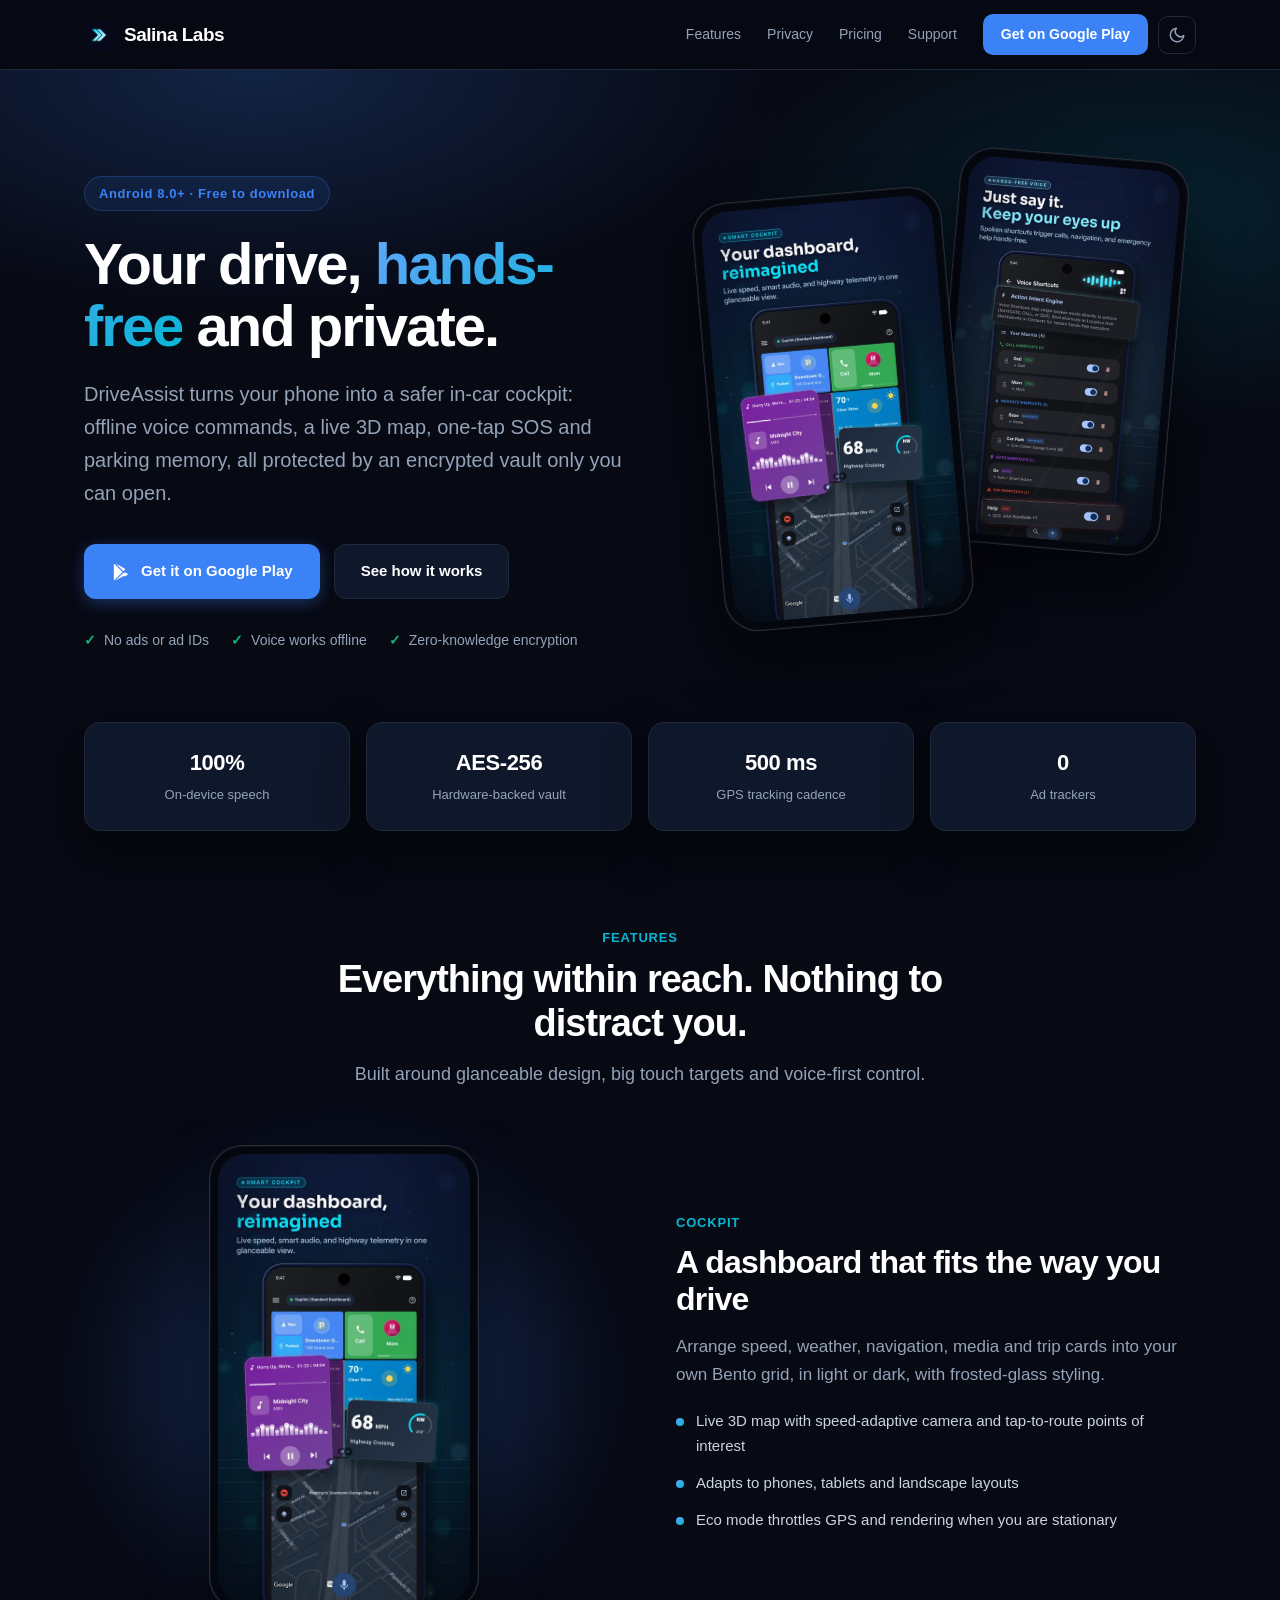
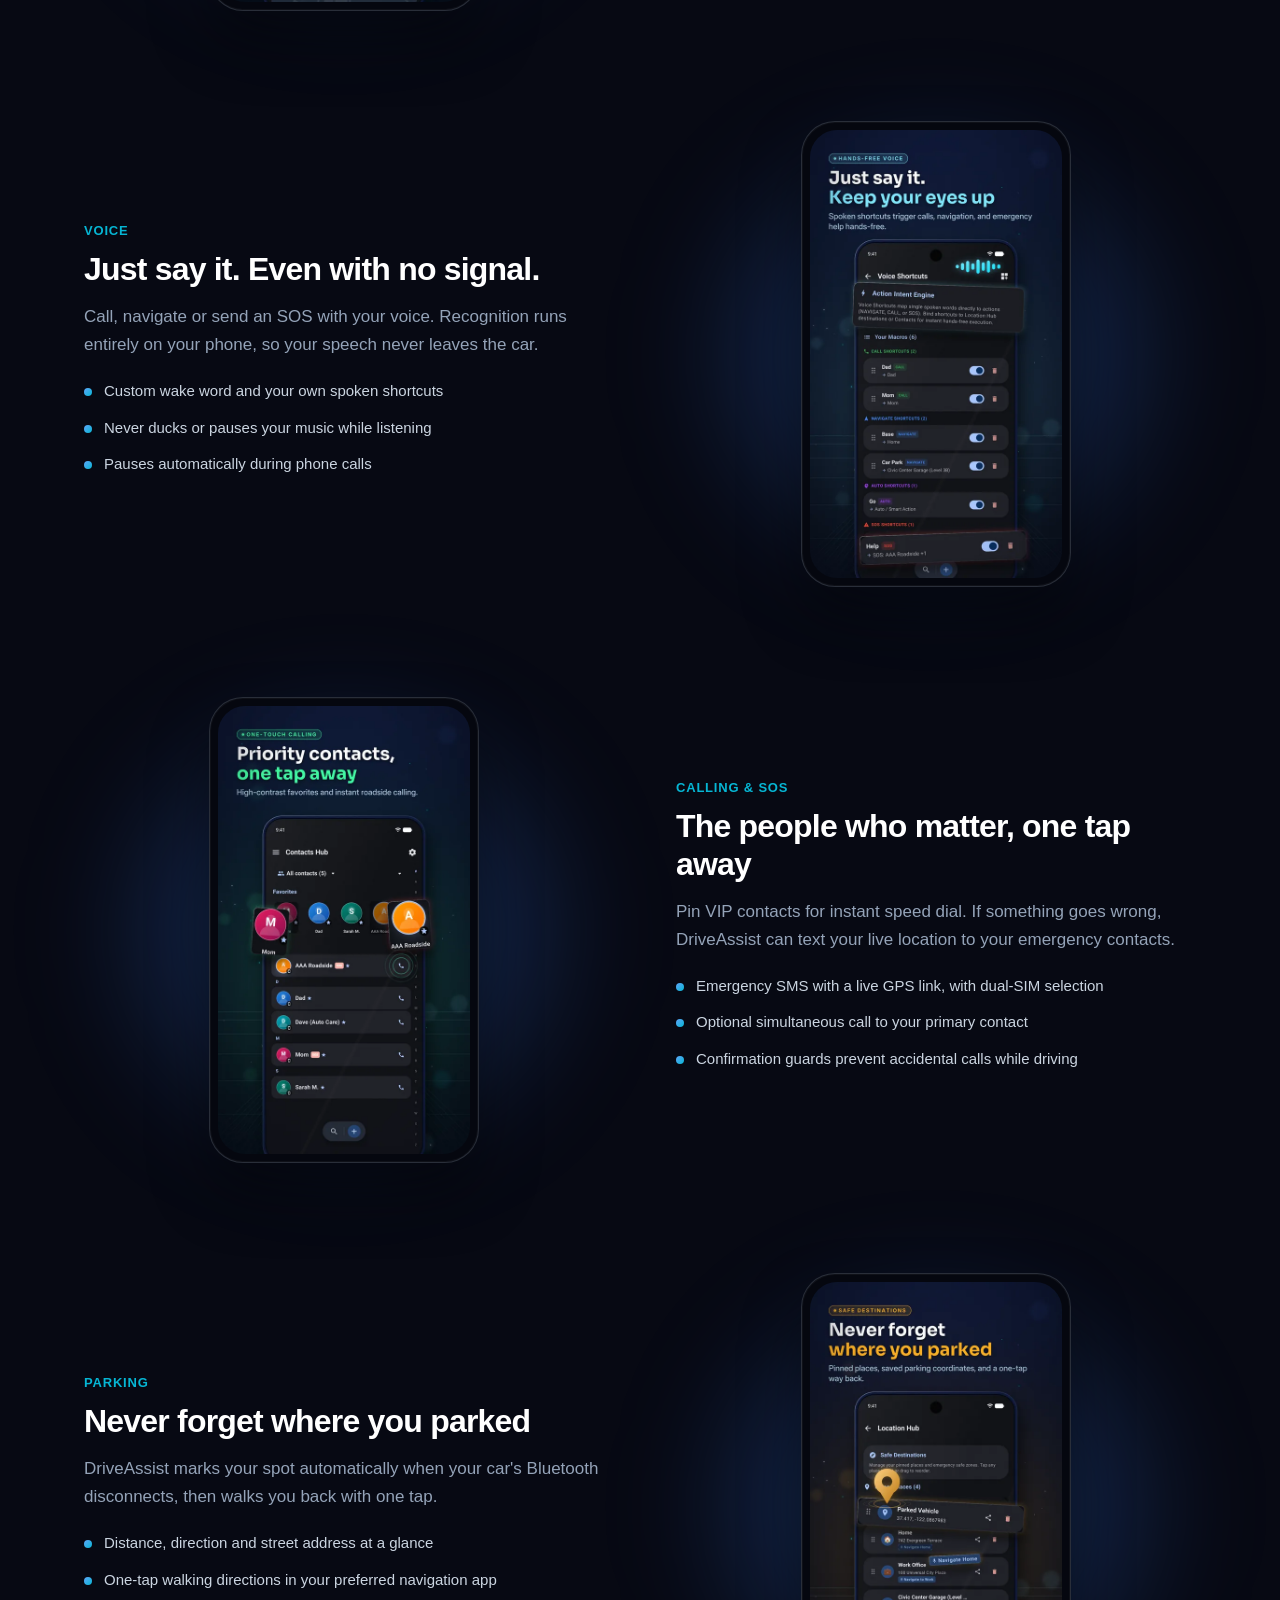
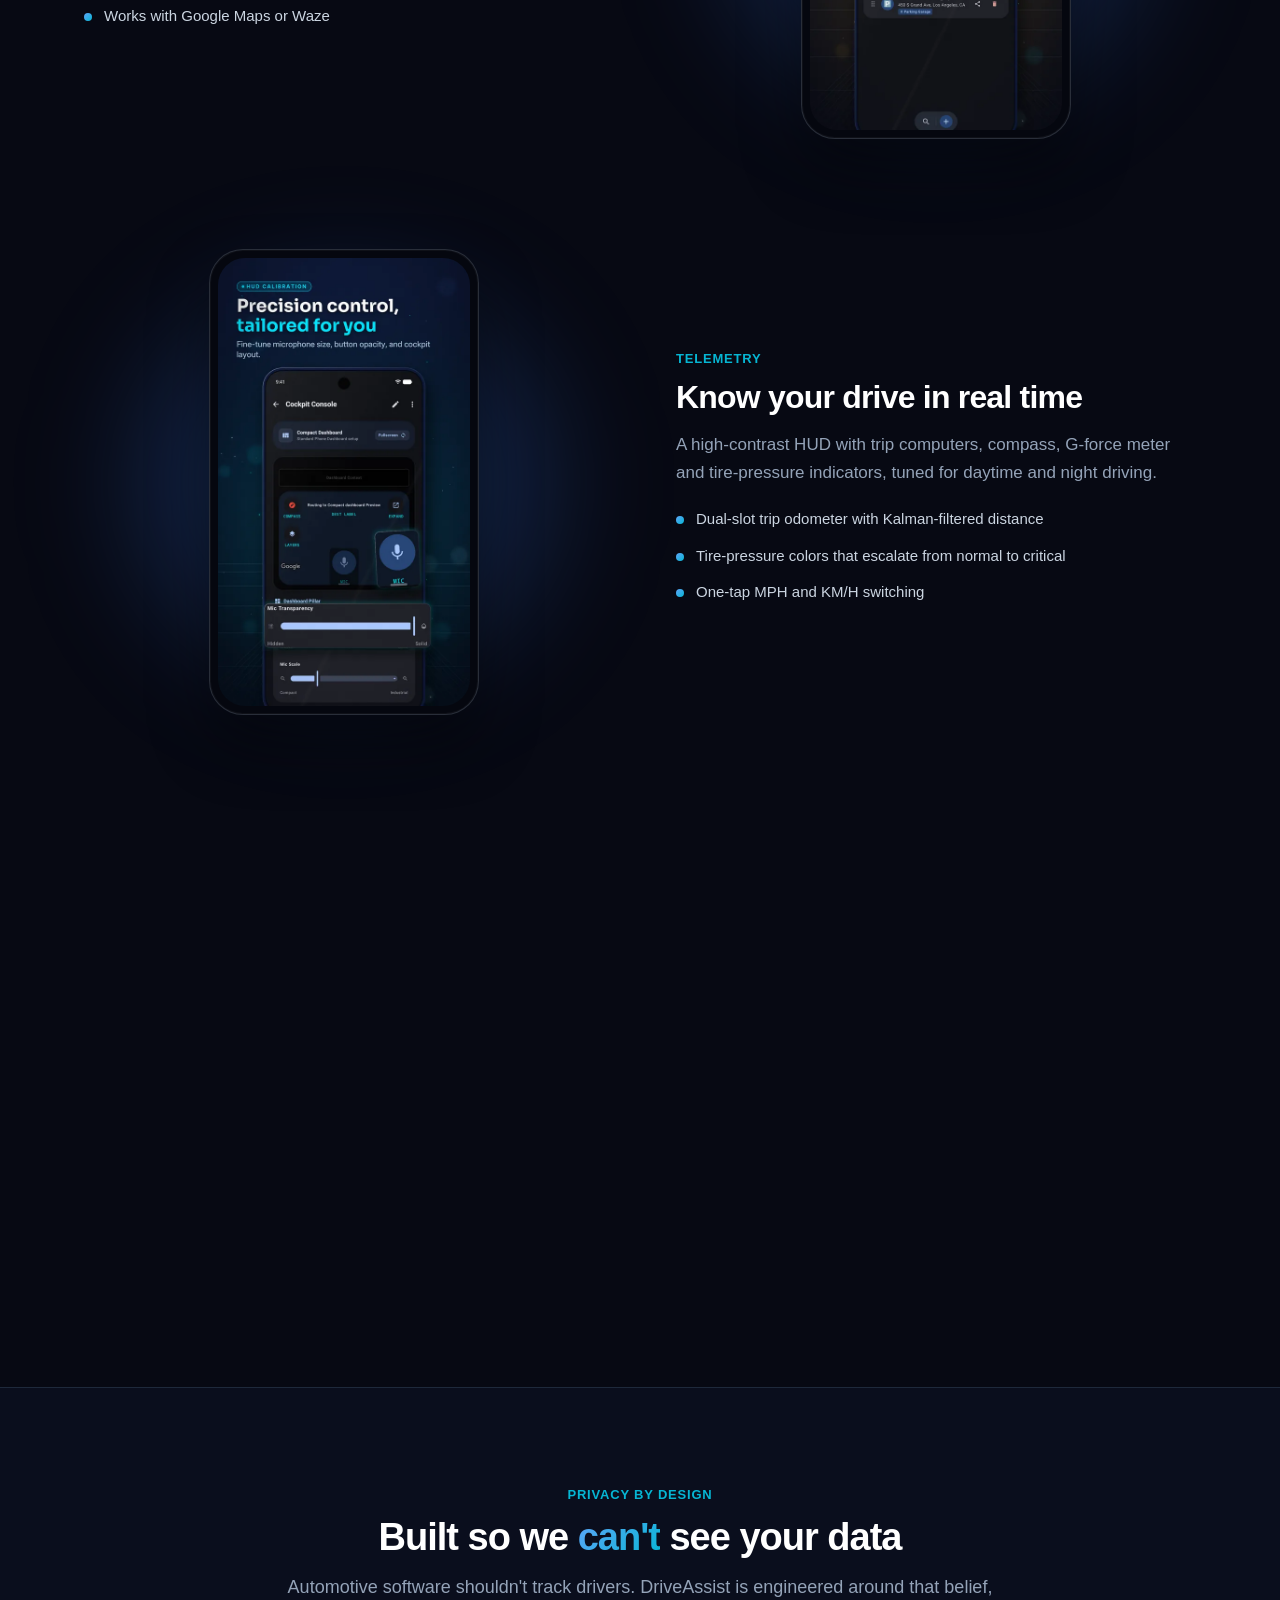
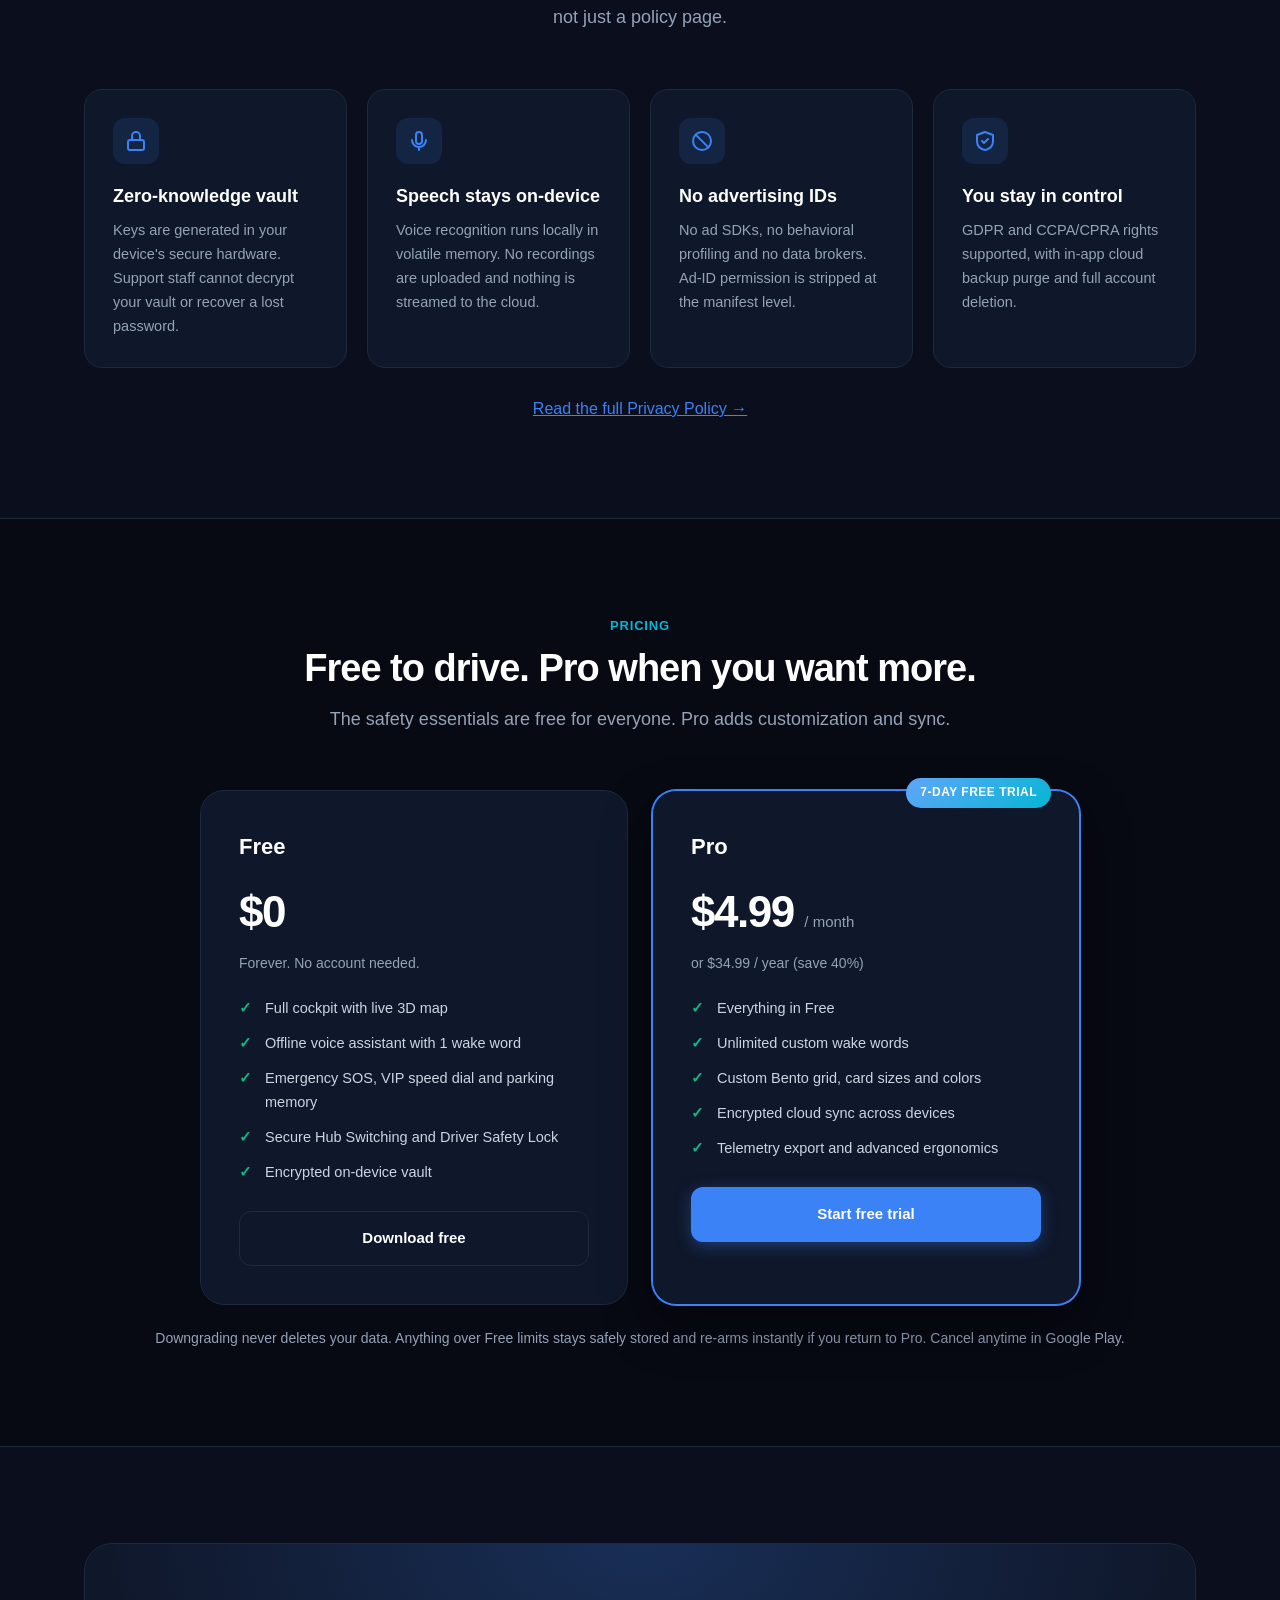
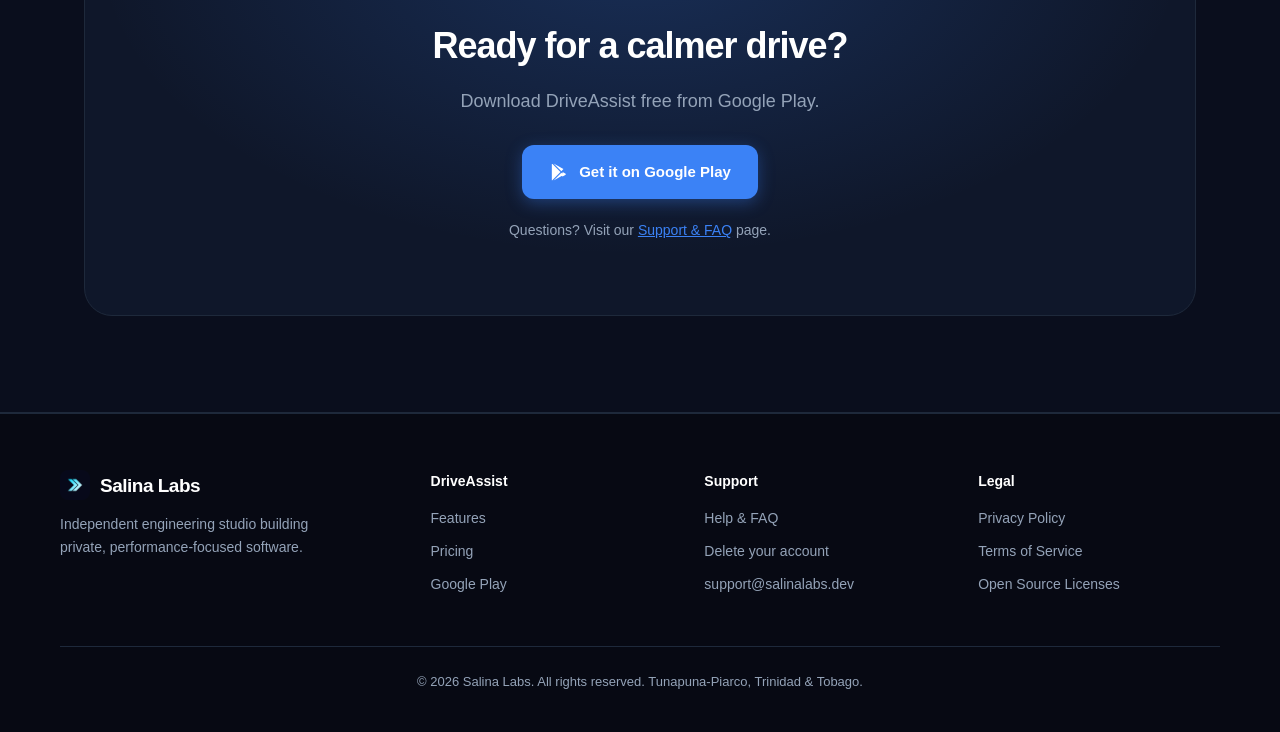
==== commit ee0c673d: "Add files via upload" ====
--- a/index.html
+++ b/index.html
@@ -3,739 +3,304 @@
 <head>
     <meta charset="UTF-8">
     <meta name="viewport" content="width=device-width, initial-scale=1.0">
-    <title>Salina Labs | Independent Engineering Studio</title>
-    <meta name="description" content="Salina Labs engineers performance-focused software, automotive cockpits, zero-knowledge security systems, and native platforms.">
-    <style>
-        :root {
-            --bg-color: #070913;
-            --surface-color: #0f172a;
-            --surface-hover: #1e293b;
-            --surface-border: #1e293b;
-            --accent-primary: #3b82f6;
-            --accent-cyan: #06b6d4;
-            --accent-emerald: #10b981;
-            --text-primary: #f8fafc;
-            --text-secondary: #94a3b8;
-            --text-body: #cbd5e1;
-        }
-        * { box-sizing: border-box; margin: 0; padding: 0; }
-        body {
-            font-family: -apple-system, BlinkMacSystemFont, "Segoe UI", Roboto, Helvetica, Arial, sans-serif;
-            background-color: var(--bg-color);
-            color: var(--text-primary);
-            line-height: 1.6;
-            padding: 0;
-            overflow-x: hidden;
-        }
-        header.site-header {
-            border-bottom: 1px solid var(--surface-border);
-            background: rgba(7, 9, 19, 0.85);
-            backdrop-filter: blur(14px);
-            position: sticky;
-            top: 0;
-            z-index: 50;
-        }
-        .nav-container {
-            max-width: 1160px;
-            margin: 0 auto;
-            padding: 20px 24px;
-            display: flex;
-            justify-content: space-between;
-            align-items: center;
-        }
-        .brand-logo {
-            font-size: 20px;
-            font-weight: 800;
-            letter-spacing: -0.5px;
-            color: #ffffff;
-            text-decoration: none;
-            display: flex;
-            align-items: center;
-            gap: 10px;
-        }
-        .brand-dot {
-            width: 10px;
-            height: 10px;
-            background: var(--accent-primary);
-            border-radius: 50%;
-            display: inline-block;
-            box-shadow: 0 0 12px var(--accent-primary);
-        }
-        .nav-links {
-            display: flex;
-            gap: 28px;
-            align-items: center;
-        }
-        .nav-links a {
-            color: var(--text-secondary);
-            text-decoration: none;
-            font-size: 14px;
-            font-weight: 500;
-            transition: color 0.2s ease;
-        }
-        .nav-links a:hover {
-            color: #ffffff;
-        }
-        .hero-section {
-            max-width: 960px;
-            margin: 90px auto 70px;
-            text-align: center;
-            padding: 0 24px;
-        }
-        .studio-badge {
-            display: inline-flex;
-            align-items: center;
-            gap: 8px;
-            background: rgba(59, 130, 246, 0.1);
-            color: var(--accent-primary);
-            font-size: 13px;
-            font-weight: 700;
-            text-transform: uppercase;
-            letter-spacing: 0.8px;
-            padding: 6px 16px;
-            border-radius: 9999px;
-            border: 1px solid rgba(59, 130, 246, 0.25);
-            margin-bottom: 24px;
-        }
-        h1.hero-title {
-            font-size: 52px;
-            font-weight: 800;
-            letter-spacing: -1.5px;
-            line-height: 1.15;
-            margin-bottom: 24px;
-            color: #ffffff;
-        }
-        .hero-title span {
-            background: linear-gradient(135deg, #60a5fa 0%, #06b6d4 100%);
-            -webkit-background-clip: text;
-            -webkit-text-fill-color: transparent;
-        }
-        p.hero-lead {
-            font-size: 20px;
-            color: var(--text-secondary);
-            max-width: 720px;
-            margin: 0 auto 36px;
-            line-height: 1.6;
-        }
-        .hero-actions {
-            display: flex;
-            gap: 16px;
-            justify-content: center;
-            flex-wrap: wrap;
-        }
-        .btn-primary {
-            background: var(--accent-primary);
-            color: #ffffff;
-            font-weight: 600;
-            padding: 14px 30px;
-            border-radius: 12px;
-            text-decoration: none;
-            font-size: 15px;
-            transition: all 0.2s ease;
-            box-shadow: 0 4px 16px rgba(59, 130, 246, 0.35);
-        }
-        .btn-primary:hover {
-            background: #2563eb;
-            transform: translateY(-2px);
-            box-shadow: 0 6px 20px rgba(59, 130, 246, 0.5);
-        }
-        .btn-secondary {
-            background: rgba(15, 23, 42, 0.8);
-            color: #ffffff;
-            font-weight: 600;
-            padding: 14px 28px;
-            border-radius: 12px;
-            text-decoration: none;
-            font-size: 15px;
-            border: 1px solid var(--surface-border);
-            transition: all 0.2s ease;
-        }
-        .btn-secondary:hover {
-            background: var(--surface-hover);
-            border-color: #334155;
-            transform: translateY(-2px);
-        }
-        .content-section {
-            max-width: 1160px;
-            margin: 80px auto;
-            padding: 0 24px;
-        }
-        .section-header {
-            margin-bottom: 36px;
-        }
-        .section-tag {
-            font-size: 13px;
-            font-weight: 700;
-            text-transform: uppercase;
-            letter-spacing: 0.8px;
-            color: var(--accent-cyan);
-            margin-bottom: 8px;
-        }
-        .section-title {
-            font-size: 32px;
-            font-weight: 800;
-            letter-spacing: -0.8px;
-            color: #ffffff;
-        }
-        .flagship-card {
-            background: linear-gradient(180deg, #0f172a 0%, #0b1120 100%);
-            border: 1px solid var(--surface-border);
-            border-radius: 24px;
-            padding: 48px;
-            box-shadow: 0 20px 50px rgba(0, 0, 0, 0.4);
-            margin-bottom: 48px;
-            position: relative;
-            overflow: hidden;
-        }
-        .flagship-header {
-            display: flex;
-            justify-content: space-between;
-            align-items: flex-start;
-            flex-wrap: wrap;
-            gap: 20px;
-            margin-bottom: 24px;
-        }
-        .flagship-title-area h2 {
-            font-size: 34px;
-            font-weight: 800;
-            color: #ffffff;
-            letter-spacing: -0.8px;
-            margin-bottom: 8px;
-        }
-        .flagship-tagline {
-            font-size: 17px;
-            color: var(--text-secondary);
-        }
-        .platform-badge {
-            background: rgba(6, 182, 212, 0.12);
-            color: var(--accent-cyan);
-            font-size: 12px;
-            font-weight: 700;
-            text-transform: uppercase;
-            letter-spacing: 0.8px;
-            padding: 6px 14px;
-            border-radius: 9999px;
-            border: 1px solid rgba(6, 182, 212, 0.25);
-        }
-        .pillar-grid {
-            display: grid;
-            grid-template-columns: repeat(auto-fit, minmax(250px, 1fr));
-            gap: 20px;
-            margin: 36px 0;
-        }
-        .pillar-item {
-            background: rgba(15, 23, 42, 0.6);
-            border: 1px solid rgba(30, 41, 59, 0.8);
-            border-radius: 16px;
-            padding: 24px;
-        }
-        .pillar-icon {
-            font-size: 24px;
-            margin-bottom: 14px;
-            display: inline-block;
-        }
-        .pillar-title {
-            font-size: 17px;
-            font-weight: 700;
-            color: #ffffff;
-            margin-bottom: 8px;
-        }
-        .pillar-desc {
-            font-size: 14px;
-            color: var(--text-body);
-            line-height: 1.55;
-        }
-        .features-grid {
-            display: grid;
-            grid-template-columns: repeat(auto-fit, minmax(320px, 1fr));
-            gap: 24px;
-            margin-top: 36px;
-        }
-        .studio-card {
-            background: var(--surface-color);
-            border: 1px solid var(--surface-border);
-            border-radius: 20px;
-            padding: 32px;
-            display: flex;
-            flex-direction: column;
-            justify-content: space-between;
-        }
-        .studio-card h3 {
-            font-size: 21px;
-            font-weight: 700;
-            color: #ffffff;
-            margin-bottom: 12px;
-            letter-spacing: -0.3px;
-        }
-        .studio-card p {
-            font-size: 15px;
-            color: var(--text-secondary);
-            margin-bottom: 20px;
-            line-height: 1.6;
-        }
-        .feature-bullets {
-            list-style: none;
-            margin-bottom: 24px;
-        }
-        .feature-bullets li {
-            font-size: 14px;
-            color: var(--text-body);
-            margin-bottom: 10px;
-            display: flex;
-            align-items: center;
-            gap: 10px;
-        }
-        .feature-bullets li::before {
-            content: "";
-            width: 6px;
-            height: 6px;
-            background: var(--accent-primary);
-            border-radius: 50%;
-            display: inline-block;
-        }
-        .card-footer-link {
-            font-size: 14px;
-            font-weight: 600;
-            color: var(--accent-primary);
-            text-decoration: none;
-            display: inline-flex;
-            align-items: center;
-            gap: 6px;
-            transition: color 0.2s ease;
-        }
-        .card-footer-link:hover {
-            color: #60a5fa;
-            text-decoration: underline;
-        }
-        .privacy-strip {
-            background: rgba(16, 185, 129, 0.06);
-            border: 1px solid rgba(16, 185, 129, 0.2);
-            border-radius: 18px;
-            padding: 28px 32px;
-            margin: 60px 0;
-            display: flex;
-            justify-content: space-between;
-            align-items: center;
-            gap: 24px;
-            flex-wrap: wrap;
-        }
-        .privacy-strip-text h4 {
-            font-size: 18px;
-            font-weight: 700;
-            color: #ffffff;
-            margin-bottom: 4px;
-        }
-        .privacy-strip-text p {
-            font-size: 14px;
-            color: var(--text-secondary);
-        }
-        .privacy-strip a {
-            background: rgba(16, 185, 129, 0.15);
-            color: #6ee7b7;
-            padding: 10px 20px;
-            border-radius: 10px;
-            text-decoration: none;
-            font-size: 14px;
-            font-weight: 600;
-            border: 1px solid rgba(16, 185, 129, 0.3);
-            white-space: nowrap;
-        }
-        footer.site-footer {
-            border-top: 1px solid var(--surface-border);
-            padding: 50px 24px;
-            text-align: center;
-            font-size: 14px;
-            color: var(--text-secondary);
-        }
-        .footer-nav {
-            margin-bottom: 20px;
-            display: flex;
-            justify-content: center;
-            gap: 28px;
-            flex-wrap: wrap;
-        }
-        .footer-nav a {
-            color: var(--text-secondary);
-            text-decoration: none;
-            transition: color 0.2s ease;
-        }
-        .footer-nav a:hover {
-            color: #ffffff;
-        }
-        .copyright-line {
-            color: #64748b;
-            font-size: 13px;
-        }
-        .feature-banner-container {
-            width: 100%;
-            border-radius: 16px;
-            overflow: hidden;
-            margin: 20px 0 28px 0;
-            border: 1px solid var(--surface-border);
-            box-shadow: 0 16px 36px rgba(0, 0, 0, 0.45);
-            background: #000000;
-        }
-        .feature-banner-img {
-            width: 100%;
-            height: auto;
-            display: block;
-        }
-        .screenshot-showcase-header {
-            margin-top: 36px;
-            margin-bottom: 20px;
-            display: flex;
-            justify-content: space-between;
-            align-items: flex-end;
-            flex-wrap: wrap;
-            gap: 12px;
-        }
-        .screenshot-showcase-header h3 {
-            font-size: 20px;
-            font-weight: 700;
-            color: #ffffff;
-        }
-        .screenshot-showcase-header p {
-            font-size: 14px;
-            color: var(--text-secondary);
-        }
-        .screenshot-scroll-container {
-            display: flex;
-            gap: 20px;
-            overflow-x: auto;
-            padding: 8px 4px 24px 4px;
-            scroll-snap-type: x mandatory;
-            -webkit-overflow-scrolling: touch;
-        }
-        .screenshot-scroll-container::-webkit-scrollbar {
-            height: 8px;
-        }
-        .screenshot-scroll-container::-webkit-scrollbar-track {
-            background: rgba(15, 23, 42, 0.6);
-            border-radius: 4px;
-        }
-        .screenshot-scroll-container::-webkit-scrollbar-thumb {
-            background: var(--surface-border);
-            border-radius: 4px;
-        }
-        .screenshot-scroll-container::-webkit-scrollbar-thumb:hover {
-            background: var(--accent-primary);
-        }
-        .screenshot-card {
-            flex: 0 0 260px;
-            scroll-snap-align: start;
-            background: var(--surface-color);
-            border: 1px solid var(--surface-border);
-            border-radius: 16px;
-            overflow: hidden;
-            box-shadow: 0 10px 24px rgba(0, 0, 0, 0.35);
-            transition: transform 0.25s ease, border-color 0.25s ease, box-shadow 0.25s ease;
-        }
-        .screenshot-card:hover {
-            transform: translateY(-4px);
-            border-color: rgba(59, 130, 246, 0.5);
-            box-shadow: 0 16px 32px rgba(59, 130, 246, 0.2);
-        }
-        .screenshot-card img {
-            width: 100%;
-            height: auto;
-            display: block;
-        }
-        .screenshot-caption {
-            padding: 14px 16px;
-            border-top: 1px solid var(--surface-border);
-            background: rgba(15, 23, 42, 0.85);
-        }
-        .screenshot-caption-title {
-            font-size: 14px;
-            font-weight: 700;
-            color: #ffffff;
-            margin-bottom: 4px;
-        }
-        .screenshot-caption-desc {
-            font-size: 12px;
-            color: var(--text-secondary);
-            line-height: 1.4;
-        }
-        .play-store-btn {
-            display: inline-flex;
-            align-items: center;
-            gap: 10px;
-            background: #000000;
-            color: #ffffff;
-            border: 1px solid rgba(255, 255, 255, 0.25);
-            padding: 12px 22px;
-            border-radius: 12px;
-            text-decoration: none;
-            font-weight: 600;
-            font-size: 14px;
-            transition: all 0.2s ease;
-            box-shadow: 0 4px 12px rgba(0, 0, 0, 0.3);
-        }
-        .play-store-btn:hover {
-            border-color: var(--accent-primary);
-            box-shadow: 0 6px 16px rgba(59, 130, 246, 0.3);
-            transform: translateY(-2px);
-        }
-        .testing-pill-btn {
-            display: inline-flex;
-            align-items: center;
-            gap: 8px;
-            background: rgba(59, 130, 246, 0.15);
-            color: #60a5fa;
-            border: 1px solid rgba(59, 130, 246, 0.4);
-            padding: 12px 22px;
-            border-radius: 12px;
-            text-decoration: none;
-            font-weight: 600;
-            font-size: 14px;
-            transition: all 0.2s ease;
-        }
-        .testing-pill-btn:hover {
-            background: rgba(59, 130, 246, 0.25);
-            color: #ffffff;
-            border-color: var(--accent-primary);
-            transform: translateY(-2px);
-        }
-        @media (max-width: 768px) {
-            h1.hero-title { font-size: 36px; }
-            p.hero-lead { font-size: 17px; }
-            .flagship-card { padding: 32px 24px; }
-            .nav-container { padding: 16px 20px; }
-            .nav-links { gap: 16px; }
-            .screenshot-card { flex: 0 0 220px; }
-        }
-    </style>
+    <title>DriveAssist: Hands-Free Driving Cockpit for Android | Salina Labs</title>
+    <meta name="description" content="DriveAssist turns your Android phone into a private, hands-free driving cockpit: offline voice commands, live 3D map, one-tap SOS, parking memory and a zero-knowledge encrypted vault.">
+    <link rel="canonical" href="https://salinalabs.dev/">
+    <meta name="theme-color" content="#070913">
+    <link rel="icon" type="image/png" href="assets/images/favicon.png">
+    <link rel="apple-touch-icon" href="assets/images/apple-touch-icon.png">
+    <meta property="og:type" content="website">
+    <meta property="og:site_name" content="Salina Labs">
+    <meta property="og:title" content="DriveAssist: Hands-Free Driving Cockpit for Android">
+    <meta property="og:description" content="Offline voice, live 3D map, one-tap SOS and a zero-knowledge vault. Private by design.">
+    <meta property="og:url" content="https://salinalabs.dev/">
+    <meta property="og:image" content="https://salinalabs.dev/assets/images/feature_graphic.png">
+    <meta name="twitter:card" content="summary_large_image">
+    <script>
+        (function () {
+            try { var t = localStorage.getItem('sl-theme'); if (t) document.documentElement.setAttribute('data-theme', t); } catch (e) {}
+            document.documentElement.className += ' js';
+        })();
+    </script>
+    <link rel="stylesheet" href="assets/css/styles.css">
+    <script type="application/ld+json">
+    {
+      "@context": "https://schema.org",
+      "@type": "SoftwareApplication",
+      "name": "DriveAssist",
+      "operatingSystem": "Android 8.0+",
+      "applicationCategory": "AutoApplication",
+      "description": "Hands-free driving cockpit with offline voice commands, live 3D map, emergency SOS and a zero-knowledge encrypted vault.",
+      "url": "https://salinalabs.dev/",
+      "downloadUrl": "https://play.google.com/store/apps/details?id=com.salina.driveai",
+      "publisher": { "@type": "Organization", "name": "Salina Labs", "url": "https://salinalabs.dev" },
+      "offers": { "@type": "Offer", "price": "0", "priceCurrency": "USD" }
+    }
+    </script>
 </head>
 <body>
+<a href="#main" class="skip-link">Skip to content</a>
 
 <header class="site-header">
     <div class="nav-container">
         <a href="index.html" class="brand-logo">
-            <img src="assets/images/driveassist_icon_512.png" alt="DriveAssist Icon" style="width: 28px; height: 28px; border-radius: 6px;">
+            <img src="assets/images/driveassist_icon_512.png" alt="" width="30" height="30">
             Salina Labs
         </a>
-        <nav class="nav-links">
-            <a href="#flagship">DriveAssist</a>
-            <a href="#studio">Studio</a>
-            <a href="driveassist/privacy.html">Privacy</a>
-            <a href="driveassist/terms.html">Terms</a>
-            <a href="driveassist/licenses.html">Licenses</a>
-            <a href="mailto:support@salinalabs.dev">Support</a>
-        </nav>
+        <div class="nav-actions">
+            <nav class="nav-links" id="site-nav" aria-label="Primary">
+                <a href="#features">Features</a>
+                <a href="#privacy">Privacy</a>
+                <a href="#pricing">Pricing</a>
+                <a href="driveassist/support.html">Support</a>
+                <a href="https://play.google.com/store/apps/details?id=com.salina.driveai" class="nav-cta" target="_blank" rel="noopener">Get on Google Play</a>
+            </nav>
+            <button class="icon-btn theme-toggle" type="button" aria-label="Toggle light and dark theme">
+                <svg class="icon-moon" viewBox="0 0 24 24" fill="none" stroke="currentColor" stroke-width="2" stroke-linecap="round" stroke-linejoin="round"><path d="M21 12.8A9 9 0 1 1 11.2 3a7 7 0 0 0 9.8 9.8z"/></svg>
+                <svg class="icon-sun" viewBox="0 0 24 24" fill="none" stroke="currentColor" stroke-width="2" stroke-linecap="round" stroke-linejoin="round"><circle cx="12" cy="12" r="4"/><path d="M12 2v2M12 20v2M4.9 4.9l1.4 1.4M17.7 17.7l1.4 1.4M2 12h2M20 12h2M4.9 19.1l1.4-1.4M17.7 6.3l1.4-1.4"/></svg>
+            </button>
+            <button class="icon-btn menu-toggle" type="button" aria-label="Open menu" aria-expanded="false" aria-controls="site-nav">
+                <svg viewBox="0 0 24 24" fill="none" stroke="currentColor" stroke-width="2" stroke-linecap="round"><path d="M4 7h16M4 12h16M4 17h16"/></svg>
+            </button>
+        </div>
     </div>
 </header>
 
-<section class="hero-section">
-    <div class="studio-badge">
-        <span>Independent Automotive Engineering Studio</span>
-    </div>
-    <h1 class="hero-title">
-        Software Engineered for <span>Privacy</span> and <span>Performance</span>.
-    </h1>
-    <p class="hero-lead">
-        We architect specialized automotive cockpit systems, native Android platforms, and zero-knowledge tools with mathematical integrity at the foundation.
-    </p>
-    <div class="hero-actions">
-        <a href="https://play.google.com/apps/testing/com.salina.driveai" target="_blank" rel="noopener" class="testing-pill-btn">
-            🧪 Join Closed Testing (Web Opt-In)
-        </a>
-        <a href="https://play.google.com/store/apps/details?id=com.salina.driveai" target="_blank" rel="noopener" class="play-store-btn">
-            <svg width="20" height="20" viewBox="0 0 24 24" fill="currentColor"><path d="M3.609 1.814L13.792 12 3.61 22.186a2.38 2.38 0 0 1-.22-.988V2.802c0-.36.08-.698.22-.988zm11.235 11.234l2.457 2.457-11.838 6.77 9.381-9.227zm0-2.096L5.463 1.725l11.838 6.77-2.457 2.457zm1.484 1.048l3.195 1.828c.854.488.854 1.288 0 1.776l-3.195 1.828-2.115-2.115 2.115-2.117z"/></svg>
-            Google Play Store &rarr;
-        </a>
-        <a href="#flagship" class="btn-secondary">Explore Cockpit</a>
-    </div>
-</section>
-
-<section class="content-section" id="flagship">
-    <div class="section-header">
-        <div class="section-tag">Flagship Platform</div>
-        <h2 class="section-title">Automotive In-Cockpit System</h2>
-    </div>
-
-    <div class="flagship-card">
-        <div class="flagship-header">
-            <div class="flagship-title-area" style="display: flex; align-items: center; gap: 18px;">
-                <img src="assets/images/driveassist_icon_512.png" alt="DriveAssist App Icon" style="width: 62px; height: 62px; border-radius: 14px; box-shadow: 0 4px 18px rgba(59, 130, 246, 0.4); border: 1px solid rgba(59, 130, 246, 0.3);">
-                <div>
-                    <h2>DriveAssist for Android</h2>
-                    <div class="flagship-tagline">Integrated automotive co-pilot, zero-knowledge vault, and hands-free cockpit.</div>
-                </div>
-            </div>
-            <div class="platform-badge">Android 8.0+ | Production Ready</div>
-        </div>
-
-        <div class="feature-banner-container">
-            <img src="assets/images/feature_graphic.png" alt="DriveAssist In-Cockpit Dashboard System" class="feature-banner-img">
-        </div>
-
-        <p style="color: var(--text-body); font-size: 16px; margin-bottom: 24px; line-height: 1.8;">
-            DriveAssist delivers an integrated in-vehicle experience designed to minimize driver distraction. Combining high-accuracy vehicle telemetry, an offline acoustic voice engine, and client-side encryption, DriveAssist redefines dashboard safety without cloud tracking.
-        </p>
-
-        <div class="pillar-grid">
-            <div class="pillar-item">
-                <div class="pillar-icon">🔒</div>
-                <div class="pillar-title">Zero-Knowledge Vault</div>
-                <div class="pillar-desc">Hardware-backed AES-256-GCM encryption with a 12-word BIP-39 recovery seed. Salina Labs has zero access to your master keys.</div>
-            </div>
-            <div class="pillar-item">
-                <div class="pillar-icon">🎙️</div>
-                <div class="pillar-title">100% Offline Speech</div>
-                <div class="pillar-desc">Real-time on-device voice recognition. Zero cloud streaming, volatile RAM processing, and zero music ducking during standby.</div>
-            </div>
-            <div class="pillar-item">
-                <div class="pillar-icon">🏎️</div>
-                <div class="pillar-title">Automotive Telemetry</div>
-                <div class="pillar-desc">500ms course-over-ground GPS tracking, Kalman-filtered odometry, speed-adaptive 3D camera, and tire pressure monitoring.</div>
-            </div>
-            <div class="pillar-item">
-                <div class="pillar-icon">🆘</div>
-                <div class="pillar-title">Emergency SOS Dispatch</div>
-                <div class="pillar-desc">Automated distress SMS with live GPS location hyperlinks and preferred dual-SIM hardware routing.</div>
-            </div>
-        </div>
-
-        <!-- In-Cockpit Screenshot Showcase -->
-        <div class="screenshot-showcase-header">
-            <div>
-                <h3>In-Cockpit Interface &amp; Security Vault</h3>
-                <p>Engineered for high glanceability, dark cabin ergonomics, and zero-distraction driving.</p>
-            </div>
-            <div style="font-size: 13px; color: var(--accent-primary); font-weight: 600;">
-                Scroll to preview &rarr;
-            </div>
-        </div>
-
-        <div class="screenshot-scroll-container">
-            <div class="screenshot-card">
-                <img src="assets/images/phone_cockpit.png" alt="Customizable Bento Grid" loading="lazy">
-                <div class="screenshot-caption">
-                    <div class="screenshot-caption-title">Customizable Bento Grid</div>
-                    <div class="screenshot-caption-desc">Modular driving cards with real-time speed, weather, and course tracking.</div>
-                </div>
-            </div>
-            <div class="screenshot-card">
-                <img src="assets/images/phone_parking.png" alt="Automated Parking Radar" loading="lazy">
-                <div class="screenshot-caption">
-                    <div class="screenshot-caption-title">Automated Parking Radar</div>
-                    <div class="screenshot-caption-desc">Auto-records parking GPS on Bluetooth disconnect with 1-tap walking directions.</div>
-                </div>
-            </div>
-            <div class="screenshot-card">
-                <img src="assets/images/phone_voice.png" alt="Offline Voice Assistant" loading="lazy">
-                <div class="screenshot-caption">
-                    <div class="screenshot-caption-title">100% Offline Voice HUD</div>
-                    <div class="screenshot-caption-desc">On-device acoustic processing with real-time waveform visualizer and zero music ducking.</div>
-                </div>
-            </div>
-            <div class="screenshot-card">
-                <img src="assets/images/phone_calling.png" alt="Quick Call Hub" loading="lazy">
-                <div class="screenshot-caption">
-                    <div class="screenshot-caption-title">Quick Call Hub &amp; VIPs</div>
-                    <div class="screenshot-caption-desc">Tactile speed dialing, drag-and-drop contact reordering, and emergency dispatch.</div>
-                </div>
-            </div>
-            <div class="screenshot-card">
-                <img src="assets/images/phone_hud.png" alt="Automotive Telemetry HUD" loading="lazy">
-                <div class="screenshot-caption">
-                    <div class="screenshot-caption-title">Automotive Telemetry HUD</div>
-                    <div class="screenshot-caption-desc">High-contrast tire monitoring (TPMS), dual-slot odometry, and 3D terrain maps.</div>
-                </div>
-            </div>
-            <div class="screenshot-card">
-                <img src="assets/images/phone_vault.png" alt="Zero-Knowledge Security Vault" loading="lazy">
-                <div class="screenshot-caption">
-                    <div class="screenshot-caption-title">Zero-Knowledge Vault</div>
-                    <div class="screenshot-caption-desc">Hardware-backed AES-256-GCM encryption with 12-word BIP-39 recovery seed.</div>
-                </div>
-            </div>
-        </div>
-
-        <div style="display: flex; gap: 16px; flex-wrap: wrap; margin-top: 28px; align-items: center;">
-            <a href="https://play.google.com/apps/testing/com.salina.driveai" target="_blank" rel="noopener" class="testing-pill-btn">
-                🧪 Closed Testing Opt-In (Day 8)
+<main id="main">
+
+<!-- ================= HERO ================= -->
+<section class="hero">
+    <div class="container hero-grid">
+        <div>
+            <div class="studio-badge">Android 8.0+ &middot; Free to download</div>
+            <h1 class="hero-title">Your drive, <span class="grad-text">hands-free</span> and private.</h1>
+            <p class="hero-lead">DriveAssist turns your phone into a safer in-car cockpit: offline voice commands, a live 3D map, one-tap SOS and parking memory, all protected by an encrypted vault only you can open.</p>
+            <div class="hero-actions">
+                <a href="https://play.google.com/store/apps/details?id=com.salina.driveai" target="_blank" rel="noopener" class="btn btn-primary">
+                    <svg viewBox="0 0 24 24" fill="currentColor" aria-hidden="true"><path d="M3.609 1.814L13.792 12 3.61 22.186a2.38 2.38 0 0 1-.22-.988V2.802c0-.36.08-.698.22-.988zm11.235 11.234l2.457 2.457-11.838 6.77 9.381-9.227zm0-2.096L5.463 1.725l11.838 6.77-2.457 2.457zm1.484 1.048l3.195 1.828c.854.488.854 1.288 0 1.776l-3.195 1.828-2.115-2.115 2.115-2.117z"/></svg>
+                    Get it on Google Play
+                </a>
+                <a href="#features" class="btn btn-secondary">See how it works</a>
+            </div>
+            <div class="hero-trust">
+                <span>No ads or ad IDs</span>
+                <span>Voice works offline</span>
+                <span>Zero-knowledge encryption</span>
+            </div>
+        </div>
+        <div class="hero-visual" aria-hidden="false">
+            <div class="phone p2"><img src="assets/images/phone_voice.webp" alt="DriveAssist offline voice assistant overlay" width="540" height="960"></div>
+            <div class="phone p1"><img src="assets/images/phone_cockpit.webp" alt="DriveAssist customizable cockpit dashboard" width="540" height="960" fetchpriority="high"></div>
+        </div>
+    </div>
+</section>
+
+<div class="container">
+    <div class="stat-strip">
+        <div class="stat"><strong>100%</strong><span>On-device speech</span></div>
+        <div class="stat"><strong>AES-256</strong><span>Hardware-backed vault</span></div>
+        <div class="stat"><strong>500 ms</strong><span>GPS tracking cadence</span></div>
+        <div class="stat"><strong>0</strong><span>Ad trackers</span></div>
+    </div>
+</div>
+
+<!-- ================= FEATURES ================= -->
+<section class="block" id="features">
+    <div class="container">
+        <div class="section-header reveal">
+            <div class="section-tag">Features</div>
+            <h2 class="section-title">Everything within reach. Nothing to distract you.</h2>
+            <p class="section-lead">Built around glanceable design, big touch targets and voice-first control.</p>
+        </div>
+
+        <div class="feature-row reveal">
+            <div class="feature-media"><div class="phone" data-zoom="assets/images/phone_cockpit_full.webp"><img src="assets/images/phone_cockpit.webp" alt="Customizable Bento dashboard with speed, weather and map" loading="lazy" width="540" height="960"></div></div>
+            <div class="feature-copy">
+                <div class="kicker">Cockpit</div>
+                <h3>A dashboard that fits the way you drive</h3>
+                <p>Arrange speed, weather, navigation, media and trip cards into your own Bento grid, in light or dark, with frosted-glass styling.</p>
+                <ul class="feature-bullets">
+                    <li>Live 3D map with speed-adaptive camera and tap-to-route points of interest</li>
+                    <li>Adapts to phones, tablets and landscape layouts</li>
+                    <li>Eco mode throttles GPS and rendering when you are stationary</li>
+                </ul>
+            </div>
+        </div>
+
+        <div class="feature-row reverse reveal">
+            <div class="feature-media"><div class="phone" data-zoom="assets/images/phone_voice_full.webp"><img src="assets/images/phone_voice.webp" alt="Offline voice assistant with live waveform" loading="lazy" width="540" height="960"></div></div>
+            <div class="feature-copy">
+                <div class="kicker">Voice</div>
+                <h3>Just say it. Even with no signal.</h3>
+                <p>Call, navigate or send an SOS with your voice. Recognition runs entirely on your phone, so your speech never leaves the car.</p>
+                <ul class="feature-bullets">
+                    <li>Custom wake word and your own spoken shortcuts</li>
+                    <li>Never ducks or pauses your music while listening</li>
+                    <li>Pauses automatically during phone calls</li>
+                </ul>
+            </div>
+        </div>
+
+        <div class="feature-row reveal">
+            <div class="feature-media"><div class="phone" data-zoom="assets/images/phone_calling_full.webp"><img src="assets/images/phone_calling.webp" alt="Quick Call Hub with VIP contacts and emergency dispatch" loading="lazy" width="540" height="960"></div></div>
+            <div class="feature-copy">
+                <div class="kicker">Calling &amp; SOS</div>
+                <h3>The people who matter, one tap away</h3>
+                <p>Pin VIP contacts for instant speed dial. If something goes wrong, DriveAssist can text your live location to your emergency contacts.</p>
+                <ul class="feature-bullets">
+                    <li>Emergency SMS with a live GPS link, with dual-SIM selection</li>
+                    <li>Optional simultaneous call to your primary contact</li>
+                    <li>Confirmation guards prevent accidental calls while driving</li>
+                </ul>
+            </div>
+        </div>
+
+        <div class="feature-row reverse reveal">
+            <div class="feature-media"><div class="phone" data-zoom="assets/images/phone_parking_full.webp"><img src="assets/images/phone_parking.webp" alt="Parking card with return-to-car directions" loading="lazy" width="540" height="960"></div></div>
+            <div class="feature-copy">
+                <div class="kicker">Parking</div>
+                <h3>Never forget where you parked</h3>
+                <p>DriveAssist marks your spot automatically when your car's Bluetooth disconnects, then walks you back with one tap.</p>
+                <ul class="feature-bullets">
+                    <li>Distance, direction and street address at a glance</li>
+                    <li>One-tap walking directions in your preferred navigation app</li>
+                    <li>Works with Google Maps or Waze</li>
+                </ul>
+            </div>
+        </div>
+
+        <div class="feature-row reveal">
+            <div class="feature-media"><div class="phone" data-zoom="assets/images/phone_hud_full.webp"><img src="assets/images/phone_hud.webp" alt="Telemetry HUD with tire pressure, odometer and G-force" loading="lazy" width="540" height="960"></div></div>
+            <div class="feature-copy">
+                <div class="kicker">Telemetry</div>
+                <h3>Know your drive in real time</h3>
+                <p>A high-contrast HUD with trip computers, compass, G-force meter and tire-pressure indicators, tuned for daytime and night driving.</p>
+                <ul class="feature-bullets">
+                    <li>Dual-slot trip odometer with Kalman-filtered distance</li>
+                    <li>Tire-pressure colors that escalate from normal to critical</li>
+                    <li>One-tap MPH and KM/H switching</li>
+                </ul>
+            </div>
+        </div>
+
+        <div class="feature-row reverse reveal">
+            <div class="feature-media"><div class="phone" data-zoom="assets/images/phone_vault_full.webp"><img src="assets/images/phone_vault.webp" alt="Zero-knowledge security vault screen" loading="lazy" width="540" height="960"></div></div>
+            <div class="feature-copy">
+                <div class="kicker">Security</div>
+                <h3>A vault only you can open</h3>
+                <p>Contacts, shortcuts and destinations are encrypted on your device. Your master password and 12-word recovery phrase never reach our servers.</p>
+                <ul class="feature-bullets">
+                    <li>Hardware-backed AES-256-GCM via Android Keystore</li>
+                    <li>Biometric unlock and configurable auto-lock</li>
+                    <li>Deleted items kept 90 days so mistakes are recoverable</li>
+                </ul>
+            </div>
+        </div>
+    </div>
+</section>
+
+<!-- ================= PRIVACY ================= -->
+<section class="block alt" id="privacy">
+    <div class="container">
+        <div class="section-header reveal">
+            <div class="section-tag">Privacy by design</div>
+            <h2 class="section-title">Built so we <span class="grad-text">can't</span> see your data</h2>
+            <p class="section-lead">Automotive software shouldn't track drivers. DriveAssist is engineered around that belief, not just a policy page.</p>
+        </div>
+        <div class="card-grid reveal">
+            <div class="card"><div class="ico"><svg viewBox="0 0 24 24" fill="none" stroke="currentColor" stroke-width="2" stroke-linecap="round" stroke-linejoin="round"><rect x="4" y="11" width="16" height="10" rx="2"/><path d="M8 11V7a4 4 0 0 1 8 0v4"/></svg></div><h4>Zero-knowledge vault</h4><p>Keys are generated in your device's secure hardware. Support staff cannot decrypt your vault or recover a lost password.</p></div>
+            <div class="card"><div class="ico"><svg viewBox="0 0 24 24" fill="none" stroke="currentColor" stroke-width="2" stroke-linecap="round" stroke-linejoin="round"><rect x="9" y="3" width="6" height="12" rx="3"/><path d="M5 11a7 7 0 0 0 14 0M12 18v3"/></svg></div><h4>Speech stays on-device</h4><p>Voice recognition runs locally in volatile memory. No recordings are uploaded and nothing is streamed to the cloud.</p></div>
+            <div class="card"><div class="ico"><svg viewBox="0 0 24 24" fill="none" stroke="currentColor" stroke-width="2" stroke-linecap="round" stroke-linejoin="round"><circle cx="12" cy="12" r="9"/><path d="M5.6 5.6l12.8 12.8"/></svg></div><h4>No advertising IDs</h4><p>No ad SDKs, no behavioral profiling and no data brokers. Ad-ID permission is stripped at the manifest level.</p></div>
+            <div class="card"><div class="ico"><svg viewBox="0 0 24 24" fill="none" stroke="currentColor" stroke-width="2" stroke-linecap="round" stroke-linejoin="round"><path d="M12 3l8 3v6c0 5-3.5 8-8 9-4.5-1-8-4-8-9V6z"/><path d="M9 12l2 2 4-4"/></svg></div><h4>You stay in control</h4><p>GDPR and CCPA/CPRA rights supported, with in-app cloud backup purge and full account deletion.</p></div>
+        </div>
+        <p class="reveal" style="text-align:center;margin-top:28px;"><a href="driveassist/privacy.html">Read the full Privacy Policy &rarr;</a></p>
+    </div>
+</section>
+
+<!-- ================= PRICING ================= -->
+<section class="block" id="pricing">
+    <div class="container">
+        <div class="section-header reveal">
+            <div class="section-tag">Pricing</div>
+            <h2 class="section-title">Free to drive. Pro when you want more.</h2>
+            <p class="section-lead">The safety essentials are free for everyone. Pro adds customization and sync.</p>
+        </div>
+        <div class="pricing-grid reveal">
+            <div class="price-card">
+                <h4>Free</h4>
+                <div class="price">$0</div>
+                <div class="price-note">Forever. No account needed.</div>
+                <ul>
+                    <li>Full cockpit with live 3D map</li>
+                    <li>Offline voice assistant with 1 wake word</li>
+                    <li>Emergency SOS, VIP speed dial and parking memory</li>
+                    <li>Secure Hub Switching and Driver Safety Lock</li>
+                    <li>Encrypted on-device vault</li>
+                </ul>
+                <a href="https://play.google.com/store/apps/details?id=com.salina.driveai" target="_blank" rel="noopener" class="btn btn-secondary">Download free</a>
+            </div>
+            <div class="price-card pro">
+                <span class="tag">7-DAY FREE TRIAL</span>
+                <h4>Pro</h4>
+                <div class="price">$4.99 <small>/ month</small></div>
+                <div class="price-note">or $34.99 / year (save 40%)</div>
+                <ul>
+                    <li>Everything in Free</li>
+                    <li>Unlimited custom wake words</li>
+                    <li>Custom Bento grid, card sizes and colors</li>
+                    <li>Encrypted cloud sync across devices</li>
+                    <li>Telemetry export and advanced ergonomics</li>
+                </ul>
+                <a href="https://play.google.com/store/apps/details?id=com.salina.driveai" target="_blank" rel="noopener" class="btn btn-primary">Start free trial</a>
+            </div>
+        </div>
+        <p class="reveal" style="text-align:center;margin-top:22px;color:var(--text-secondary);font-size:14px;">Downgrading never deletes your data. Anything over Free limits stays safely stored and re-arms instantly if you return to Pro. Cancel anytime in Google Play.</p>
+    </div>
+</section>
+
+<!-- ================= CTA ================= -->
+<section class="block alt">
+    <div class="container">
+        <div class="cta-band reveal">
+            <h2>Ready for a calmer drive?</h2>
+            <p>Download DriveAssist free from Google Play.</p>
+            <a href="https://play.google.com/store/apps/details?id=com.salina.driveai" target="_blank" rel="noopener" class="btn btn-primary">
+                <svg viewBox="0 0 24 24" fill="currentColor" aria-hidden="true"><path d="M3.609 1.814L13.792 12 3.61 22.186a2.38 2.38 0 0 1-.22-.988V2.802c0-.36.08-.698.22-.988zm11.235 11.234l2.457 2.457-11.838 6.77 9.381-9.227zm0-2.096L5.463 1.725l11.838 6.77-2.457 2.457zm1.484 1.048l3.195 1.828c.854.488.854 1.288 0 1.776l-3.195 1.828-2.115-2.115 2.115-2.117z"/></svg>
+                Get it on Google Play
             </a>
-            <a href="https://play.google.com/store/apps/details?id=com.salina.driveai" target="_blank" rel="noopener" class="play-store-btn">
-                <svg width="18" height="18" viewBox="0 0 24 24" fill="currentColor"><path d="M3.609 1.814L13.792 12 3.61 22.186a2.38 2.38 0 0 1-.22-.988V2.802c0-.36.08-.698.22-.988zm11.235 11.234l2.457 2.457-11.838 6.77 9.381-9.227zm0-2.096L5.463 1.725l11.838 6.77-2.457 2.457zm1.484 1.048l3.195 1.828c.854.488.854 1.288 0 1.776l-3.195 1.828-2.115-2.115 2.115-2.117z"/></svg>
-                Google Play Store Listing
-            </a>
-            <a href="driveassist/privacy.html" class="card-footer-link">Privacy Policy &rarr;</a>
-            <a href="driveassist/terms.html" class="card-footer-link">Terms of Service &rarr;</a>
-            <a href="driveassist/licenses.html" class="card-footer-link">Open Source Notices &rarr;</a>
-        </div>
-    </div>
-</section>
-
-<section class="content-section" id="studio">
-    <div class="section-header">
-        <div class="section-tag">Engineering Discipline</div>
-        <h2 class="section-title">Core Architecture Principles</h2>
-    </div>
-
-    <div class="features-grid">
-        <div class="studio-card">
-            <div>
-                <h3>No Advertising IDs</h3>
-                <p>We believe automotive software must never track drivers. Our application manifests explicitly strip Google Advertising ID permissions to eliminate commercial profiling.</p>
-                <ul class="feature-bullets">
-                    <li>Zero commercial advertising SDKs</li>
-                    <li>No behavioral tracking or data brokers</li>
-                    <li>Manifest-level permission enforcement</li>
-                </ul>
-            </div>
-            <a href="driveassist/privacy.html" class="card-footer-link">Inspect Privacy Policy &rarr;</a>
-        </div>
-
-        <div class="studio-card">
-            <div>
-                <h3>Zero Data Loss Guarantee</h3>
-                <p>Drivers who transition between Free and Pro tiers never experience data loss. Entities beyond Free tier quotas remain safely encrypted on-device as Pro Locked items.</p>
-                <ul class="feature-bullets">
-                    <li>Permanent local database retention</li>
-                    <li>Instant re-arm upon subscription renewal</li>
-                    <li>Zero configuration overhead</li>
-                </ul>
-            </div>
-            <a href="driveassist/terms.html" class="card-footer-link">Inspect Subscription Terms &rarr;</a>
-        </div>
-
-        <div class="studio-card">
-            <div>
-                <h3>Eco-Radar Battery Optimization</h3>
-                <p>Intelligent GPS power management transitions from 500ms driving tracking to stationary eco mode after 15 seconds of zero movement, preserving device battery life.</p>
-                <ul class="feature-bullets">
-                    <li>Dynamic 8-meter displacement gate</li>
-                    <li>Idle GPU map render throttling</li>
-                    <li>Automatic sensor sleep states</li>
-                </ul>
-            </div>
-            <a href="driveassist/licenses.html" class="card-footer-link">Inspect Architecture &rarr;</a>
-        </div>
-    </div>
-
-    <div class="privacy-strip">
-        <div class="privacy-strip-text">
-            <h4>Statutory Transparency &amp; Data Rights</h4>
-            <p>Full support for GDPR and CCPA/CPRA rights, in-app cloud backup purging, and automated data deletion.</p>
-        </div>
-        <a href="driveassist/privacy.html">Review Legal Policies</a>
-    </div>
-</section>
+            <p style="margin:20px 0 0;font-size:14px;">Questions? Visit our <a href="driveassist/support.html">Support &amp; FAQ</a> page.</p>
+        </div>
+    </div>
+</section>
+
+</main>
 
 <footer class="site-footer">
-    <div class="footer-nav">
-        <a href="index.html">Studio Home</a>
-        <a href="#flagship">DriveAssist</a>
-        <a href="driveassist/privacy.html">Privacy Policy</a>
-        <a href="driveassist/terms.html">Terms of Service</a>
-        <a href="driveassist/licenses.html">Open Source Licenses</a>
-        <a href="mailto:support@salinalabs.dev">Contact Support</a>
-    </div>
-    <div class="copyright-line">
-        &copy; 2026 Salina Labs. All rights reserved. Tunapuna-Piarco, Trinidad &amp; Tobago.
-    </div>
+    <div class="footer-inner">
+        <div class="footer-brand">
+            <a href="index.html" class="brand-logo"><img src="assets/images/driveassist_icon_512.png" alt="" width="30" height="30"> Salina Labs</a>
+            <p>Independent engineering studio building private, performance-focused software.</p>
+        </div>
+        <div class="footer-col"><h5>DriveAssist</h5>
+            <a href="index.html#features">Features</a>
+            <a href="index.html#pricing">Pricing</a>
+            <a href="https://play.google.com/store/apps/details?id=com.salina.driveai" target="_blank" rel="noopener">Google Play</a>
+        </div>
+        <div class="footer-col"><h5>Support</h5>
+            <a href="driveassist/support.html">Help &amp; FAQ</a>
+            <a href="driveassist/support.html#delete-account">Delete your account</a>
+            <a href="mailto:support@salinalabs.dev">support@salinalabs.dev</a>
+        </div>
+        <div class="footer-col"><h5>Legal</h5>
+            <a href="driveassist/privacy.html">Privacy Policy</a>
+            <a href="driveassist/terms.html">Terms of Service</a>
+            <a href="driveassist/licenses.html">Open Source Licenses</a>
+        </div>
+    </div>
+    <div class="copyright-line">&copy; 2026 Salina Labs. All rights reserved. Tunapuna-Piarco, Trinidad &amp; Tobago.</div>
 </footer>
 
+<div class="lightbox" role="dialog" aria-label="Screenshot preview"><img src="" alt=""></div>
+<script src="assets/js/site.js" defer></script>
 </body>
 </html>
--- a/assets/css/styles.css
+++ b/assets/css/styles.css
@@ -0,0 +1,355 @@
+/* ==========================================================================
+   Salina Labs - shared design system
+   Dark is the default. Light theme is applied via <html data-theme="light">.
+   ========================================================================== */
+:root {
+    color-scheme: dark;
+    --bg-color: #070913;
+    --bg-alt: #0a0e1d;
+    --surface-color: #0f172a;
+    --surface-hover: #172036;
+    --surface-border: #1e293b;
+    --accent-primary: #3b82f6;
+    --accent-cyan: #06b6d4;
+    --accent-emerald: #10b981;
+    --heading: #ffffff;
+    --text-primary: #f8fafc;
+    --text-secondary: #94a3b8;
+    --text-body: #cbd5e1;
+    --nav-bg: rgba(7, 9, 19, 0.8);
+    --glow-1: rgba(59, 130, 246, 0.22);
+    --glow-2: rgba(6, 182, 212, 0.14);
+    --card-shadow: 0 20px 50px rgba(0, 0, 0, 0.4);
+    --callout-bg: rgba(59, 130, 246, 0.08);
+    --callout-border: #3b82f6;
+    --warning-bg: rgba(245, 158, 11, 0.08);
+    --warning-border: #f59e0b;
+    --warning-text: #fde68a;
+    --success-bg: rgba(16, 185, 129, 0.08);
+    --success-border: #10b981;
+    --success-text: #6ee7b7;
+    --grad: linear-gradient(135deg, #60a5fa 0%, #06b6d4 100%);
+    --radius: 20px;
+}
+:root[data-theme="light"] {
+    color-scheme: light;
+    --bg-color: #f8fafc;
+    --bg-alt: #f1f5f9;
+    --surface-color: #ffffff;
+    --surface-hover: #f1f5f9;
+    --surface-border: #e2e8f0;
+    --accent-primary: #2563eb;
+    --accent-cyan: #0891b2;
+    --heading: #0f172a;
+    --text-primary: #0f172a;
+    --text-secondary: #64748b;
+    --text-body: #334155;
+    --nav-bg: rgba(248, 250, 252, 0.85);
+    --glow-1: rgba(59, 130, 246, 0.16);
+    --glow-2: rgba(6, 182, 212, 0.12);
+    --card-shadow: 0 16px 40px rgba(15, 23, 42, 0.08);
+    --callout-bg: rgba(37, 99, 235, 0.06);
+    --warning-bg: rgba(245, 158, 11, 0.1);
+    --warning-text: #92400e;
+    --success-bg: rgba(16, 185, 129, 0.1);
+    --success-text: #047857;
+    --grad: linear-gradient(135deg, #2563eb 0%, #0891b2 100%);
+}
+
+* { box-sizing: border-box; margin: 0; padding: 0; }
+html { scroll-behavior: smooth; scroll-padding-top: 84px; }
+body {
+    font-family: -apple-system, BlinkMacSystemFont, "Segoe UI", Roboto, Helvetica, Arial, sans-serif;
+    background-color: var(--bg-color);
+    color: var(--text-primary);
+    line-height: 1.65;
+    overflow-x: hidden;
+    -webkit-font-smoothing: antialiased;
+}
+img { max-width: 100%; height: auto; }
+a { color: var(--accent-primary); }
+:focus-visible { outline: 2px solid var(--accent-cyan); outline-offset: 3px; border-radius: 6px; }
+.skip-link {
+    position: absolute; left: -999px; top: 8px; z-index: 100;
+    background: var(--accent-primary); color: #fff; padding: 10px 16px; border-radius: 8px; text-decoration: none;
+}
+.skip-link:focus { left: 8px; }
+
+/* ---------- Header / nav ---------- */
+header.site-header {
+    border-bottom: 1px solid var(--surface-border);
+    background: var(--nav-bg);
+    backdrop-filter: blur(14px);
+    -webkit-backdrop-filter: blur(14px);
+    position: sticky; top: 0; z-index: 50;
+}
+.nav-container {
+    max-width: 1160px; margin: 0 auto; padding: 14px 24px;
+    display: flex; justify-content: space-between; align-items: center; gap: 16px;
+}
+.brand-logo {
+    font-size: 19px; font-weight: 800; letter-spacing: -0.5px; color: var(--heading);
+    text-decoration: none; display: flex; align-items: center; gap: 10px;
+}
+.brand-logo img { width: 30px; height: 30px; border-radius: 8px; }
+.nav-links { display: flex; gap: 26px; align-items: center; }
+.nav-links a {
+    color: var(--text-secondary); text-decoration: none; font-size: 14px; font-weight: 500; transition: color .2s ease;
+}
+.nav-links a:hover, .nav-links a.active { color: var(--heading); }
+.nav-links a.nav-cta {
+    background: var(--accent-primary); color: #fff; padding: 9px 18px; border-radius: 10px; font-weight: 600;
+}
+.nav-links a.nav-cta:hover { background: #2563eb; color: #fff; }
+.nav-actions { display: flex; align-items: center; gap: 10px; }
+.icon-btn {
+    background: transparent; border: 1px solid var(--surface-border); color: var(--text-secondary);
+    width: 38px; height: 38px; border-radius: 10px; cursor: pointer; display: inline-flex;
+    align-items: center; justify-content: center; transition: all .2s ease;
+}
+.icon-btn:hover { color: var(--heading); border-color: var(--accent-primary); }
+.icon-btn svg { width: 18px; height: 18px; }
+.theme-toggle .icon-sun { display: none; }
+:root[data-theme="light"] .theme-toggle .icon-sun { display: block; }
+:root[data-theme="light"] .theme-toggle .icon-moon { display: none; }
+.menu-toggle { display: none; }
+
+/* ---------- Buttons ---------- */
+.btn {
+    display: inline-flex; align-items: center; justify-content: center; gap: 10px;
+    padding: 14px 26px; border-radius: 12px; font-size: 15px; font-weight: 600;
+    text-decoration: none; transition: all .2s ease; border: 1px solid transparent; cursor: pointer;
+}
+.btn-primary { background: var(--accent-primary); color: #fff; box-shadow: 0 4px 16px rgba(59,130,246,.35); }
+.btn-primary:hover { background: #2563eb; transform: translateY(-2px); box-shadow: 0 6px 22px rgba(59,130,246,.5); }
+.btn-secondary { background: var(--surface-color); color: var(--heading); border-color: var(--surface-border); }
+.btn-secondary:hover { border-color: var(--accent-primary); transform: translateY(-2px); }
+.btn svg { width: 20px; height: 20px; }
+
+/* ---------- Layout helpers ---------- */
+.container { max-width: 1160px; margin: 0 auto; padding: 0 24px; }
+section.block { padding: 96px 0; }
+section.block.alt { background: var(--bg-alt); border-top: 1px solid var(--surface-border); border-bottom: 1px solid var(--surface-border); }
+.section-header { max-width: 720px; margin: 0 auto 56px; text-align: center; }
+.section-tag { font-size: 13px; font-weight: 700; text-transform: uppercase; letter-spacing: .8px; color: var(--accent-cyan); margin-bottom: 10px; }
+.section-title { font-size: 38px; font-weight: 800; letter-spacing: -1px; color: var(--heading); line-height: 1.15; margin-bottom: 14px; }
+.section-lead { font-size: 18px; color: var(--text-secondary); }
+.grad-text { background: var(--grad); -webkit-background-clip: text; background-clip: text; -webkit-text-fill-color: transparent; }
+
+/* ---------- Hero ---------- */
+.hero {
+    position: relative; overflow: hidden; padding: 84px 0 96px;
+    background:
+        radial-gradient(60% 50% at 20% 0%, var(--glow-1), transparent 70%),
+        radial-gradient(50% 45% at 90% 20%, var(--glow-2), transparent 70%);
+}
+.hero-grid { display: grid; grid-template-columns: 1.05fr 1fr; gap: 48px; align-items: center; }
+.studio-badge {
+    display: inline-flex; align-items: center; gap: 8px; background: rgba(59,130,246,.1); color: var(--accent-primary);
+    font-size: 13px; font-weight: 700; letter-spacing: .6px; padding: 6px 14px; border-radius: 9999px;
+    border: 1px solid rgba(59,130,246,.25); margin-bottom: 22px;
+}
+h1.hero-title { font-size: 58px; font-weight: 800; letter-spacing: -2px; line-height: 1.06; color: var(--heading); margin-bottom: 22px; }
+p.hero-lead { font-size: 20px; color: var(--text-secondary); max-width: 540px; margin-bottom: 34px; }
+.hero-actions { display: flex; gap: 14px; flex-wrap: wrap; }
+.hero-trust { display: flex; gap: 22px; flex-wrap: wrap; margin-top: 30px; color: var(--text-secondary); font-size: 14px; }
+.hero-trust span::before { content: "\2713"; color: var(--accent-emerald); font-weight: 800; margin-right: 8px; }
+.hero-visual { position: relative; display: flex; justify-content: center; min-height: 520px; }
+.hero-visual .phone { position: absolute; }
+.hero-visual .phone.p1 { width: 250px; left: 6%; top: 40px; transform: rotate(-5deg); z-index: 2; }
+.hero-visual .phone.p2 { width: 230px; right: 4%; top: 0; transform: rotate(5deg); }
+
+/* ---------- Phone mockup ---------- */
+.phone {
+    background: #05070f; border-radius: 34px; padding: 8px; border: 1px solid rgba(148,163,184,.25);
+    box-shadow: 0 30px 60px rgba(0,0,0,.45), 0 0 0 1px rgba(255,255,255,.04) inset;
+}
+.phone img { display: block; width: 100%; border-radius: 27px; }
+:root[data-theme="light"] .phone { box-shadow: 0 30px 60px rgba(15,23,42,.25); }
+
+/* ---------- Stat strip ---------- */
+.stat-strip { display: grid; grid-template-columns: repeat(4, 1fr); gap: 16px; margin-top: -48px; position: relative; z-index: 3; }
+.stat {
+    background: var(--surface-color); border: 1px solid var(--surface-border); border-radius: 16px;
+    padding: 22px; text-align: center; box-shadow: var(--card-shadow);
+}
+.stat strong { display: block; font-size: 22px; color: var(--heading); letter-spacing: -.4px; }
+.stat span { font-size: 13px; color: var(--text-secondary); }
+
+/* ---------- Feature rows ---------- */
+.feature-row { display: grid; grid-template-columns: 1fr 1fr; gap: 72px; align-items: center; margin-bottom: 110px; }
+.feature-row:last-child { margin-bottom: 0; }
+.feature-row.reverse .feature-media { order: 2; }
+.feature-media { display: flex; justify-content: center; position: relative; }
+.feature-media::before {
+    content: ""; position: absolute; inset: 8% 10%; background: var(--glow-1); filter: blur(60px); border-radius: 50%; z-index: 0;
+}
+.feature-media .phone { width: 270px; position: relative; z-index: 1; cursor: zoom-in; transition: transform .3s ease; }
+.feature-media .phone:hover { transform: translateY(-6px); }
+.feature-copy h3 { font-size: 32px; letter-spacing: -.8px; color: var(--heading); line-height: 1.18; margin-bottom: 14px; }
+.feature-copy p { font-size: 17px; color: var(--text-secondary); margin-bottom: 20px; }
+.feature-bullets { list-style: none; }
+.feature-bullets li { font-size: 15px; color: var(--text-body); margin-bottom: 12px; display: flex; gap: 12px; align-items: flex-start; }
+.feature-bullets li::before {
+    content: ""; flex: 0 0 8px; height: 8px; margin-top: 9px; background: var(--grad); border-radius: 50%;
+}
+.kicker { font-size: 13px; font-weight: 700; text-transform: uppercase; letter-spacing: .8px; color: var(--accent-cyan); margin-bottom: 10px; }
+
+/* ---------- Card grid ---------- */
+.card-grid { display: grid; grid-template-columns: repeat(auto-fit, minmax(250px, 1fr)); gap: 20px; }
+.card {
+    background: var(--surface-color); border: 1px solid var(--surface-border); border-radius: 18px; padding: 28px;
+    transition: transform .25s ease, border-color .25s ease;
+}
+.card:hover { transform: translateY(-4px); border-color: rgba(59,130,246,.5); }
+.card .ico {
+    width: 46px; height: 46px; border-radius: 12px; background: rgba(59,130,246,.12); color: var(--accent-primary);
+    display: flex; align-items: center; justify-content: center; margin-bottom: 18px;
+}
+.card .ico svg { width: 24px; height: 24px; }
+.card h4 { font-size: 18px; color: var(--heading); margin-bottom: 8px; }
+.card p { font-size: 14.5px; color: var(--text-secondary); }
+
+/* ---------- Pricing ---------- */
+.pricing-grid { display: grid; grid-template-columns: repeat(2, 1fr); gap: 24px; max-width: 880px; margin: 0 auto; }
+.price-card { background: var(--surface-color); border: 1px solid var(--surface-border); border-radius: 24px; padding: 38px; position: relative; }
+.price-card.pro { border-color: var(--accent-primary); box-shadow: 0 0 0 1px var(--accent-primary), var(--card-shadow); }
+.price-card .tag {
+    position: absolute; top: -13px; right: 28px; background: var(--grad); color: #fff; font-size: 12px; font-weight: 700;
+    padding: 5px 14px; border-radius: 9999px; letter-spacing: .5px;
+}
+.price-card h4 { font-size: 22px; color: var(--heading); }
+.price { font-size: 44px; font-weight: 800; color: var(--heading); letter-spacing: -1.5px; margin: 10px 0 4px; }
+.price small { font-size: 15px; font-weight: 500; color: var(--text-secondary); letter-spacing: 0; }
+.price-note { font-size: 14px; color: var(--text-secondary); margin-bottom: 22px; }
+.price-card ul { list-style: none; margin-bottom: 26px; }
+.price-card li { font-size: 14.5px; color: var(--text-body); margin-bottom: 11px; padding-left: 26px; position: relative; }
+.price-card li::before { content: "\2713"; position: absolute; left: 0; color: var(--accent-emerald); font-weight: 800; }
+.price-card .btn { width: 100%; }
+
+/* ---------- FAQ ---------- */
+.faq-list { max-width: 820px; margin: 0 auto; }
+.faq-cat { font-size: 13px; font-weight: 700; text-transform: uppercase; letter-spacing: .8px; color: var(--accent-cyan); margin: 40px 0 14px; }
+details.faq { background: var(--surface-color); border: 1px solid var(--surface-border); border-radius: 14px; margin-bottom: 12px; transition: border-color .2s ease; }
+details.faq[open] { border-color: rgba(59,130,246,.5); }
+details.faq summary {
+    cursor: pointer; padding: 18px 22px; font-weight: 600; font-size: 16px; color: var(--heading); list-style: none;
+    display: flex; justify-content: space-between; align-items: center; gap: 16px;
+}
+details.faq summary::-webkit-details-marker { display: none; }
+details.faq summary::after { content: "+"; font-size: 22px; color: var(--accent-primary); transition: transform .2s ease; flex: 0 0 auto; }
+details.faq[open] summary::after { transform: rotate(45deg); }
+details.faq .answer { padding: 0 22px 20px; color: var(--text-body); font-size: 15px; }
+details.faq .answer p { margin-bottom: 10px; }
+details.faq .answer ol, details.faq .answer ul { padding-left: 20px; margin-bottom: 10px; }
+details.faq .answer li { margin-bottom: 6px; }
+
+/* ---------- CTA band ---------- */
+.cta-band {
+    text-align: center; padding: 72px 24px; border-radius: 28px; border: 1px solid var(--surface-border);
+    background: radial-gradient(70% 120% at 50% 0%, var(--glow-1), transparent 70%), var(--surface-color);
+}
+.cta-band h2 { font-size: 36px; letter-spacing: -1px; color: var(--heading); margin-bottom: 12px; }
+.cta-band p { color: var(--text-secondary); font-size: 18px; margin-bottom: 28px; }
+
+/* ---------- Support page ---------- */
+.page-hero { padding: 72px 0 40px; text-align: center; background: radial-gradient(60% 80% at 50% 0%, var(--glow-1), transparent 70%); }
+.page-hero h1 { font-size: 46px; letter-spacing: -1.4px; color: var(--heading); margin-bottom: 12px; }
+.page-hero p { color: var(--text-secondary); font-size: 18px; max-width: 620px; margin: 0 auto; }
+.contact-grid { display: grid; grid-template-columns: repeat(auto-fit, minmax(250px, 1fr)); gap: 20px; margin-top: 8px; }
+.contact-card { background: var(--surface-color); border: 1px solid var(--surface-border); border-radius: 18px; padding: 26px; }
+.contact-card h4 { color: var(--heading); margin-bottom: 6px; font-size: 17px; }
+.contact-card p { color: var(--text-secondary); font-size: 14.5px; margin-bottom: 10px; }
+.faq-search {
+    width: 100%; max-width: 820px; display: block; margin: 0 auto 8px; padding: 16px 20px; border-radius: 14px;
+    border: 1px solid var(--surface-border); background: var(--surface-color); color: var(--heading); font-size: 16px;
+}
+.faq-search::placeholder { color: var(--text-secondary); }
+
+/* ---------- Footer ---------- */
+footer.site-footer { border-top: 1px solid var(--surface-border); padding: 56px 24px 40px; font-size: 14px; color: var(--text-secondary); }
+.footer-inner { max-width: 1160px; margin: 0 auto; display: grid; grid-template-columns: 1.4fr 1fr 1fr 1fr; gap: 32px; }
+.footer-brand p { margin-top: 12px; max-width: 280px; font-size: 14px; color: var(--text-secondary); }
+.footer-col h5 { color: var(--heading); font-size: 14px; margin-bottom: 14px; }
+.footer-col a { display: block; color: var(--text-secondary); text-decoration: none; margin-bottom: 10px; transition: color .2s ease; }
+.footer-col a:hover { color: var(--heading); }
+.copyright-line { max-width: 1160px; margin: 40px auto 0; padding-top: 24px; border-top: 1px solid var(--surface-border); color: var(--text-secondary); font-size: 13px; text-align: center; }
+.footer-links { margin-bottom: 16px; display: flex; justify-content: center; gap: 24px; flex-wrap: wrap; }
+.footer-links a { color: var(--text-secondary); text-decoration: none; }
+.footer-links a:hover { color: var(--heading); }
+
+/* ---------- Lightbox ---------- */
+.lightbox { position: fixed; inset: 0; background: rgba(2,4,10,.88); display: none; align-items: center; justify-content: center; z-index: 200; padding: 24px; cursor: zoom-out; }
+.lightbox.open { display: flex; }
+.lightbox img { max-height: 92vh; max-width: 92vw; border-radius: 22px; box-shadow: 0 30px 80px rgba(0,0,0,.6); }
+
+/* ---------- Scroll reveal ---------- */
+.js .reveal { opacity: 0; transform: translateY(24px); transition: opacity .7s ease, transform .7s ease; }
+.js .reveal.visible { opacity: 1; transform: none; }
+@media (prefers-reduced-motion: reduce) {
+    html { scroll-behavior: auto; }
+    .js .reveal { opacity: 1; transform: none; transition: none; }
+    * { transition-duration: .01ms !important; animation-duration: .01ms !important; }
+}
+
+/* ---------- Legal / document pages ---------- */
+.main-wrapper { max-width: 880px; margin: 48px auto 80px; padding: 0 24px; }
+.doc-card { background: var(--surface-color); border: 1px solid var(--surface-border); border-radius: var(--radius); padding: 48px; box-shadow: var(--card-shadow); }
+.doc-header { border-bottom: 1px solid var(--surface-border); padding-bottom: 28px; margin-bottom: 36px; }
+.doc-badge {
+    display: inline-block; background: rgba(59,130,246,.12); color: var(--accent-primary); font-size: 12px; font-weight: 700;
+    text-transform: uppercase; letter-spacing: .8px; padding: 5px 12px; border-radius: 9999px;
+    border: 1px solid rgba(59,130,246,.25); margin-bottom: 14px;
+}
+.doc-card h1 { font-size: 34px; font-weight: 800; color: var(--heading); letter-spacing: -.8px; margin-bottom: 10px; }
+.meta-line { color: var(--text-secondary); font-size: 14px; }
+.doc-card h2 { font-size: 21px; color: var(--heading); font-weight: 700; margin-top: 40px; margin-bottom: 16px; letter-spacing: -.3px; border-bottom: 1px solid var(--surface-border); padding-bottom: 8px; }
+.doc-card h3 { font-size: 17px; color: var(--heading); font-weight: 600; margin-top: 24px; margin-bottom: 10px; }
+.doc-card p { font-size: 15px; color: var(--text-body); margin-bottom: 16px; line-height: 1.7; }
+.doc-card ul, .doc-card ol { padding-left: 22px; margin-bottom: 18px; }
+.doc-card li { font-size: 15px; color: var(--text-body); margin-bottom: 10px; line-height: 1.7; }
+.doc-card li strong { color: var(--heading); }
+.callout-box, .warning-box, .success-box { padding: 20px 24px; border-radius: 0 14px 14px 0; margin: 28px 0; color: var(--text-body); font-size: 15px; }
+.callout-box { background: var(--callout-bg); border-left: 4px solid var(--callout-border); }
+.warning-box { background: var(--warning-bg); border-left: 4px solid var(--warning-border); }
+.success-box { background: var(--success-bg); border-left: 4px solid var(--success-border); }
+.callout-box strong, .warning-box strong, .success-box strong { display: block; margin-bottom: 6px; font-size: 15px; color: var(--heading); }
+.warning-box strong { color: var(--warning-text); }
+.success-box strong { color: var(--success-text); }
+.table-responsive { overflow-x: auto; margin: 24px 0; border: 1px solid var(--surface-border); border-radius: 12px; }
+.doc-card table { width: 100%; border-collapse: collapse; font-size: 14px; text-align: left; }
+.doc-card th, .doc-card td { padding: 14px 18px; border-bottom: 1px solid var(--surface-border); }
+.doc-card th { background: var(--surface-hover); color: var(--heading); font-weight: 600; }
+.doc-card td { color: var(--text-body); }
+
+/* ---------- Responsive ---------- */
+@media (max-width: 960px) {
+    .hero-grid { grid-template-columns: 1fr; text-align: center; }
+    p.hero-lead { margin-left: auto; margin-right: auto; }
+    .hero-actions, .hero-trust { justify-content: center; }
+    .hero-visual { min-height: 460px; }
+    .stat-strip { grid-template-columns: repeat(2, 1fr); }
+    .feature-row, .feature-row.reverse { grid-template-columns: 1fr; gap: 36px; text-align: left; margin-bottom: 80px; }
+    .feature-row.reverse .feature-media { order: 0; }
+    .footer-inner { grid-template-columns: 1fr 1fr; }
+}
+@media (max-width: 760px) {
+    .menu-toggle { display: inline-flex; }
+    .nav-links {
+        display: none; position: absolute; top: 100%; left: 0; right: 0; flex-direction: column; align-items: stretch;
+        gap: 0; background: var(--bg-color); border-bottom: 1px solid var(--surface-border); padding: 8px 24px 20px;
+    }
+    .nav-links.open { display: flex; }
+    .nav-links a { padding: 14px 0; font-size: 16px; border-bottom: 1px solid var(--surface-border); }
+    .nav-links a.nav-cta { text-align: center; margin-top: 14px; border-bottom: 0; }
+    h1.hero-title { font-size: 40px; letter-spacing: -1.2px; }
+    .section-title { font-size: 30px; }
+    section.block { padding: 72px 0; }
+    .pricing-grid { grid-template-columns: 1fr; }
+    .page-hero h1 { font-size: 34px; }
+    .doc-card { padding: 28px 20px; }
+    .doc-card h1 { font-size: 26px; }
+    .hero-visual .phone.p1 { width: 200px; }
+    .hero-visual .phone.p2 { width: 185px; }
+    .hero-visual { min-height: 420px; }
+}
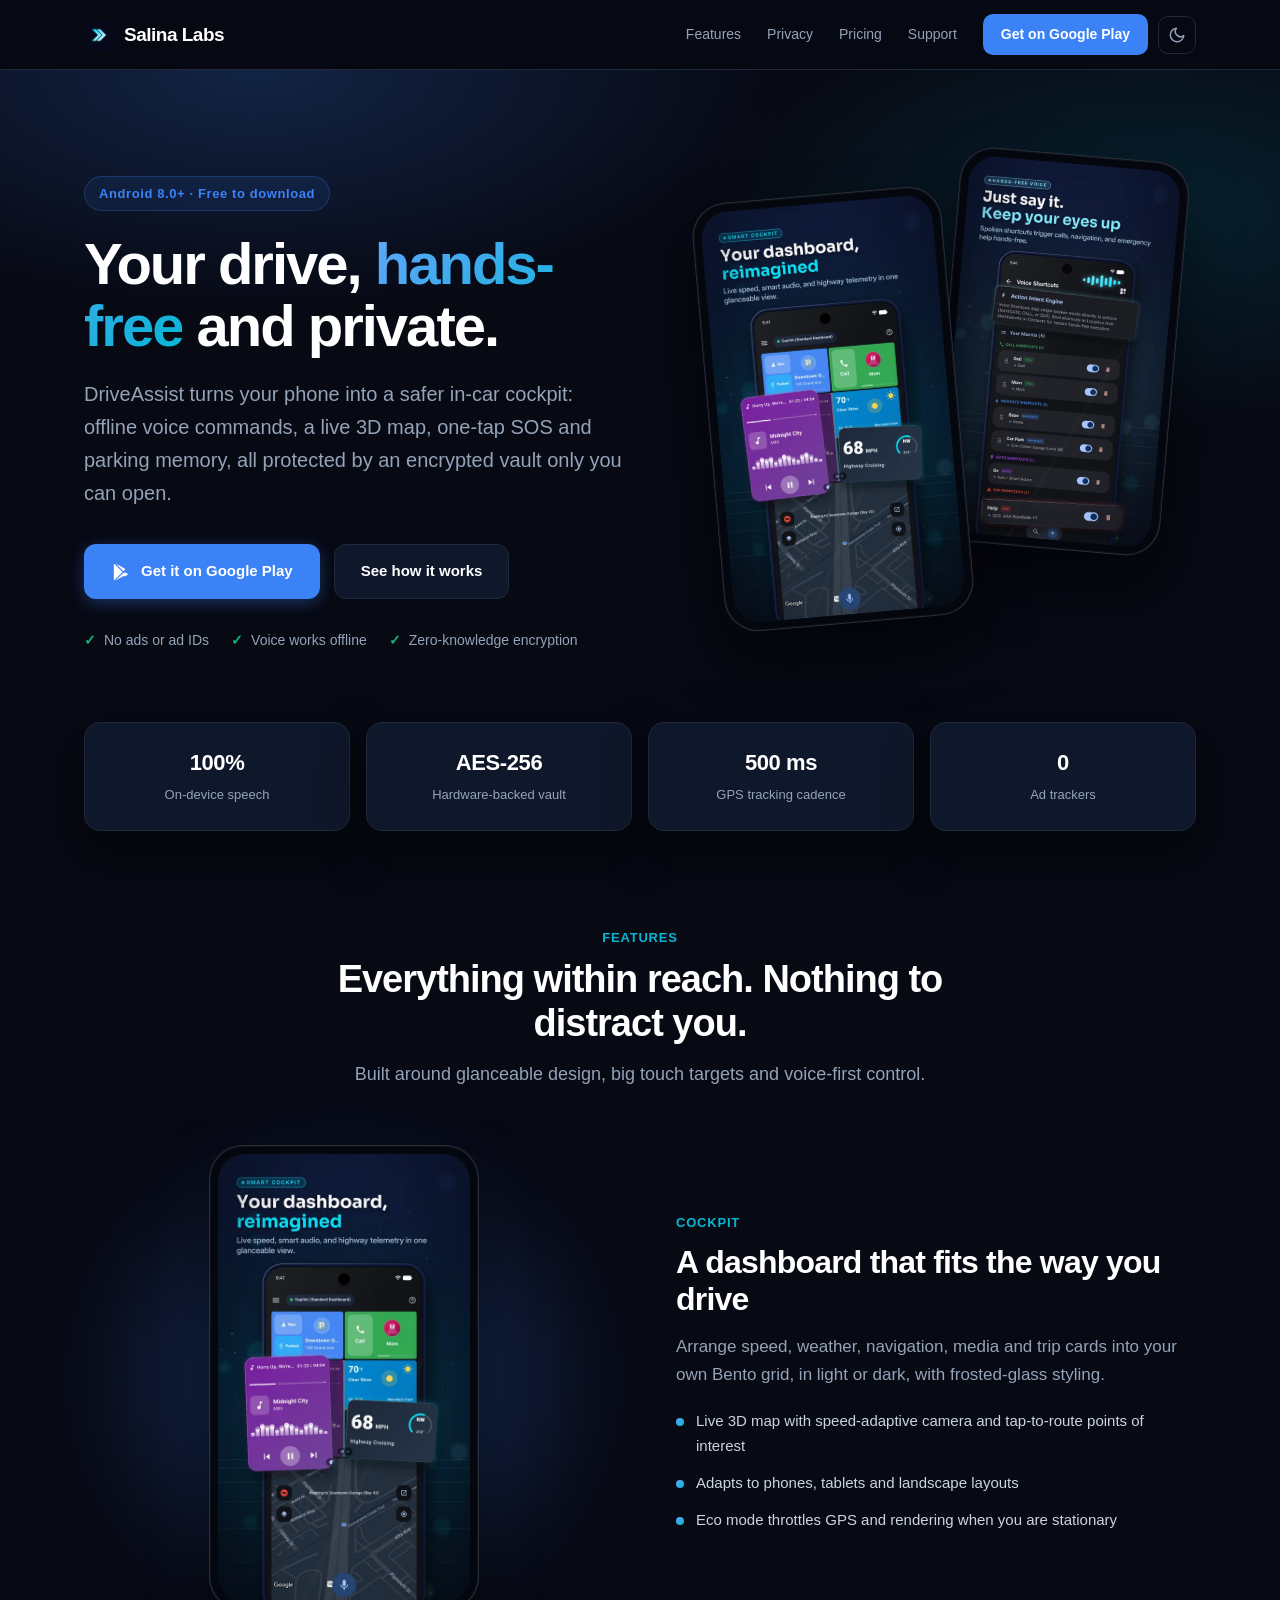
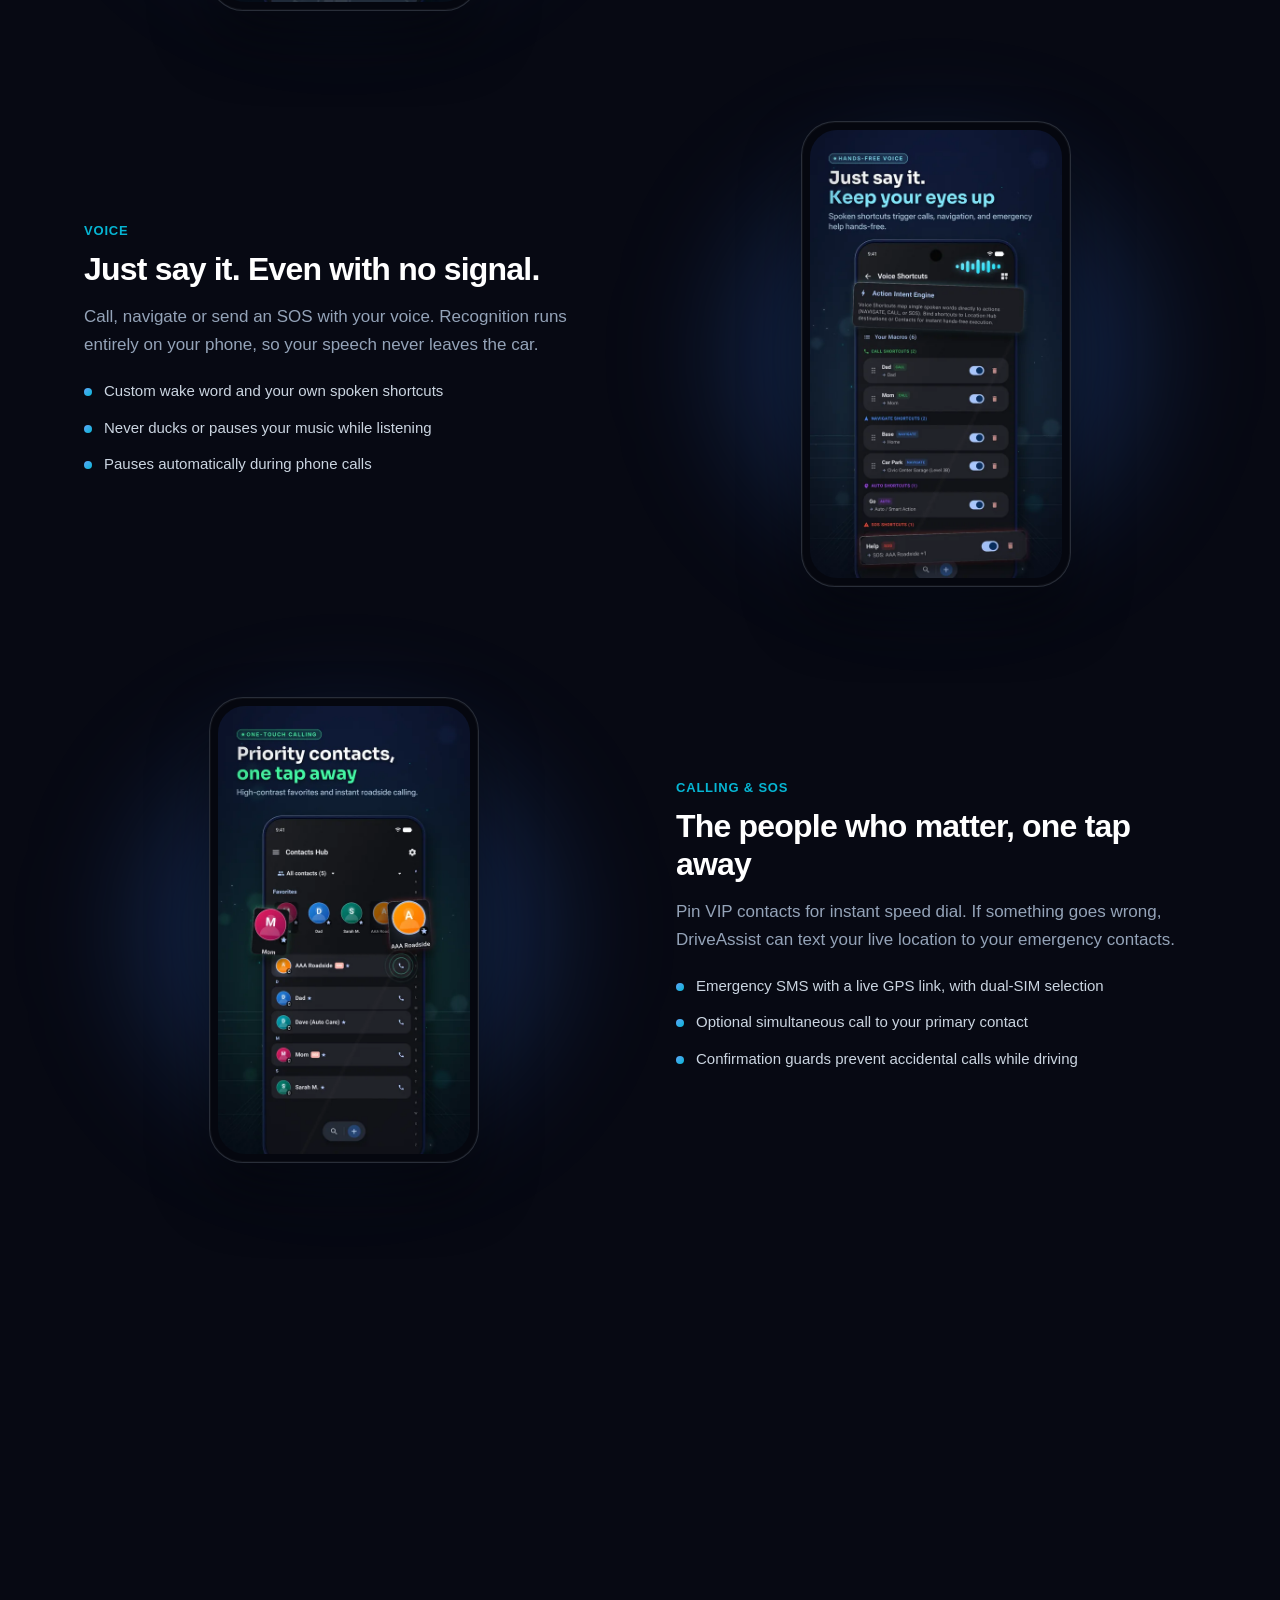
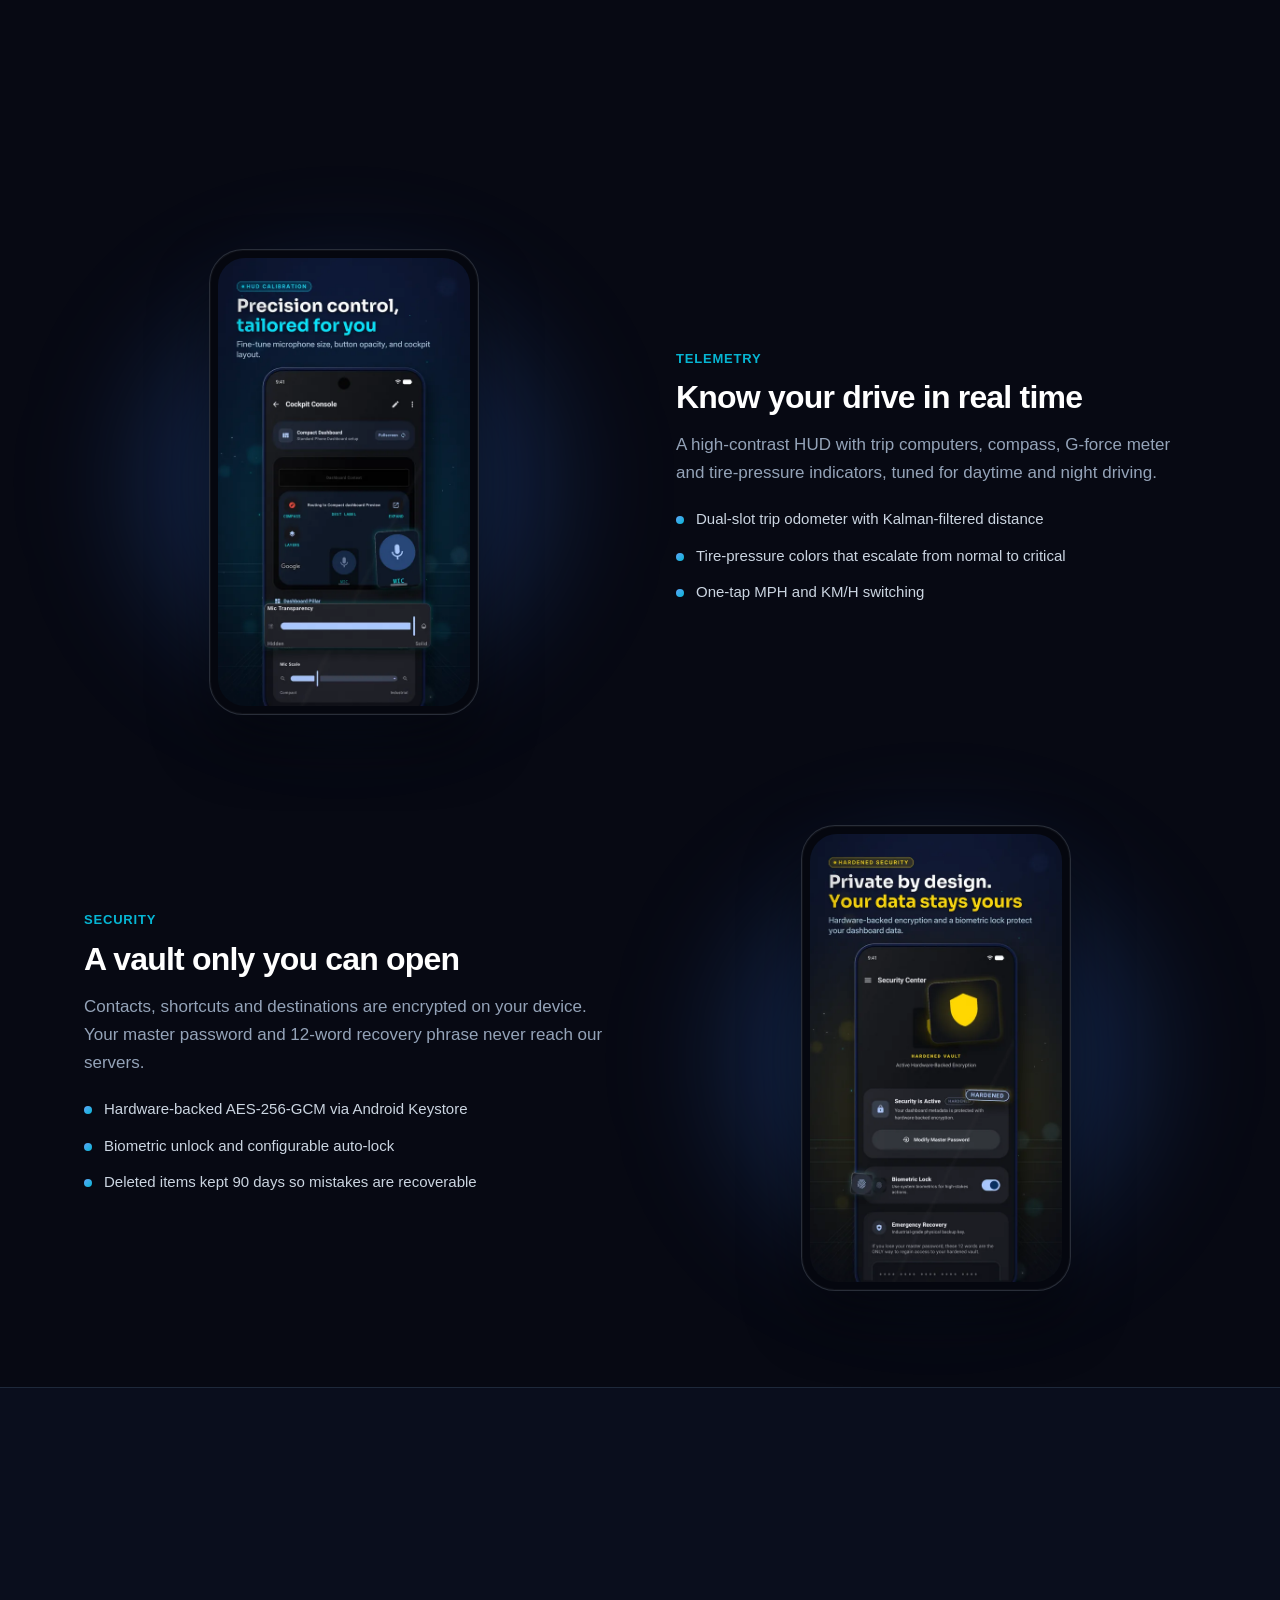
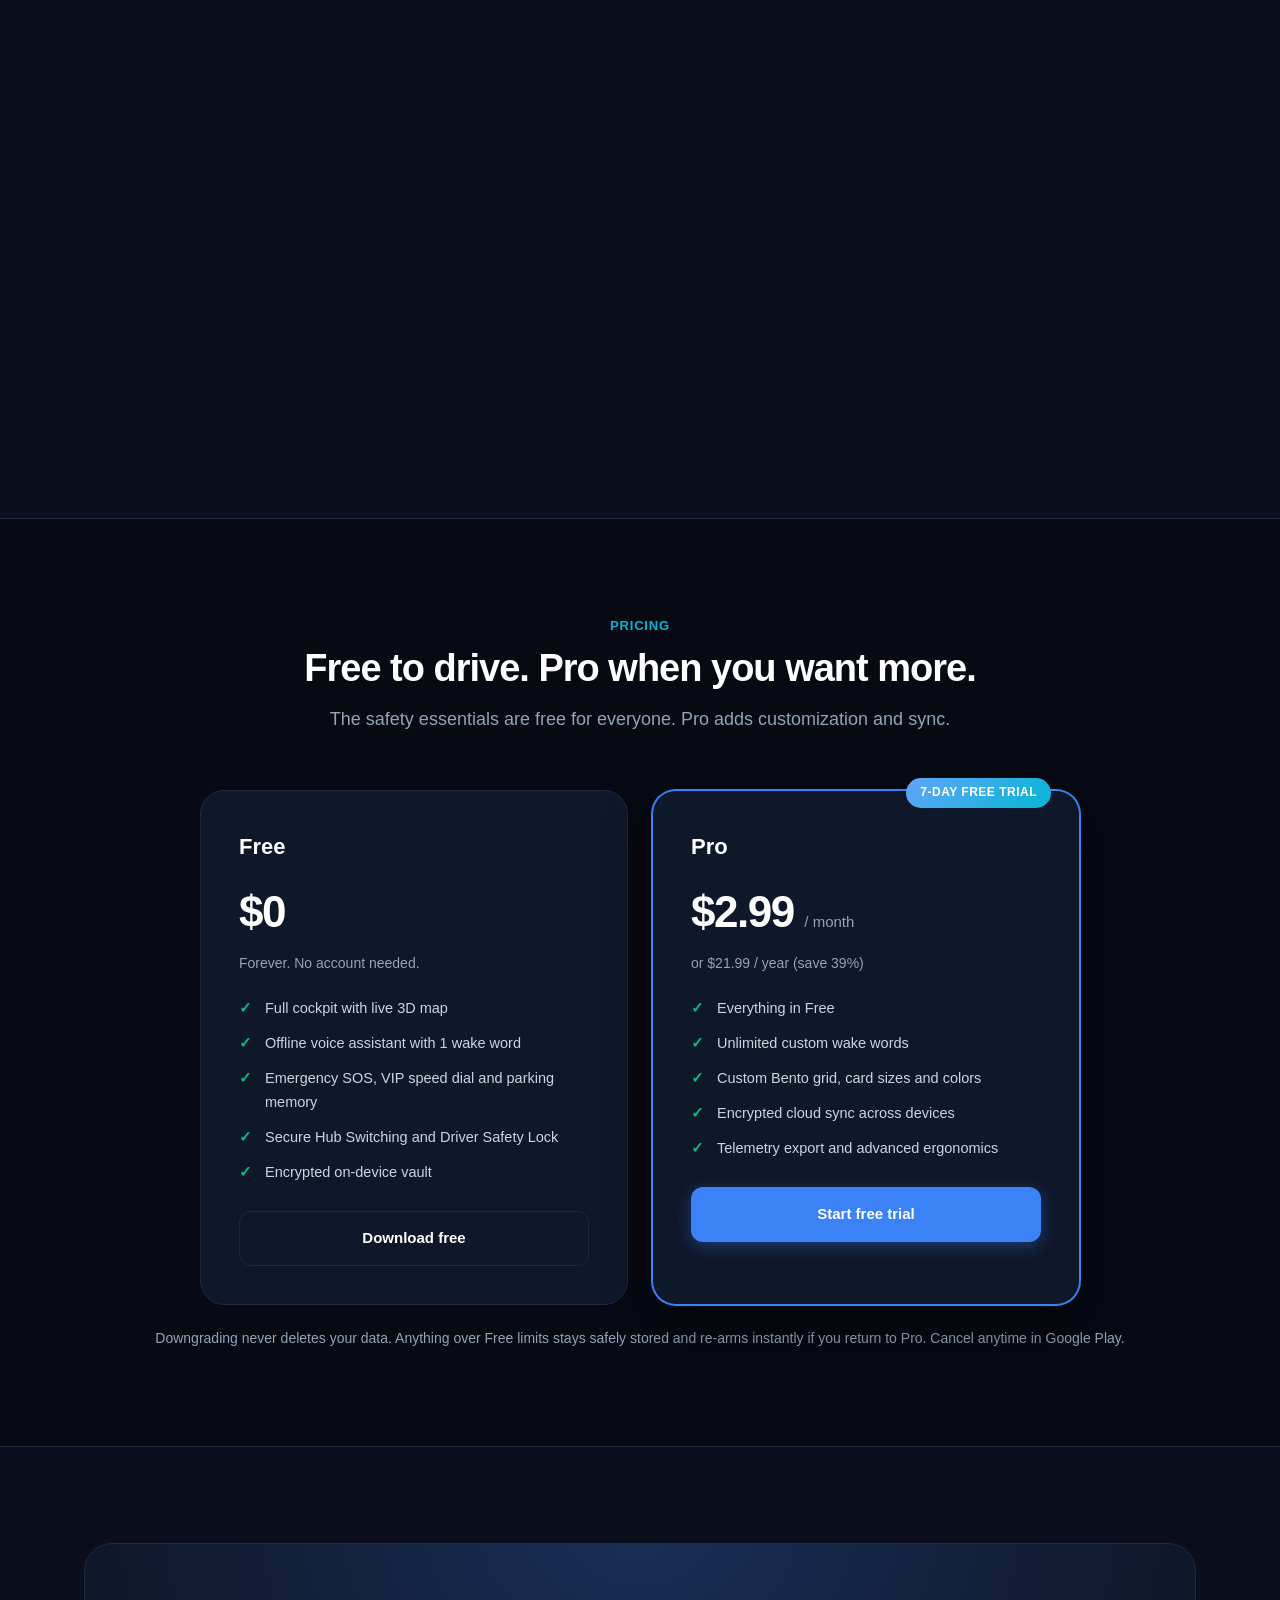
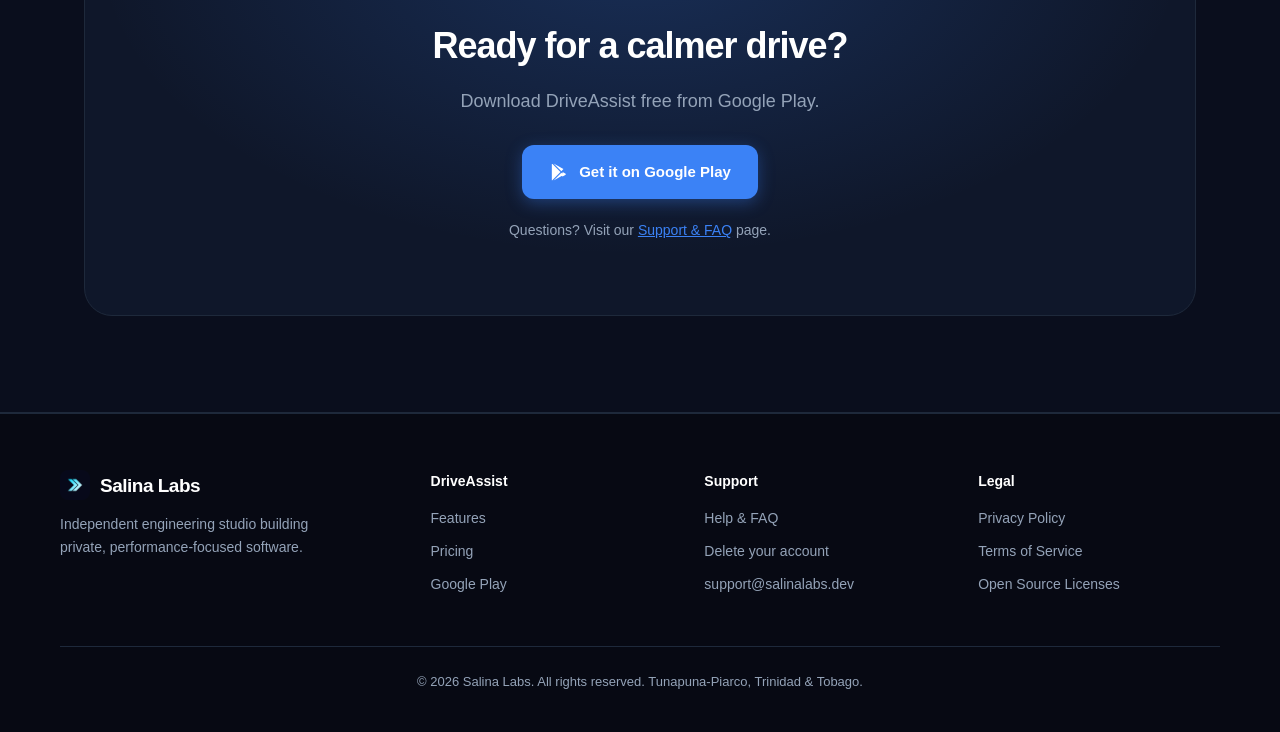
==== commit b8b6bdfb: "Add files via upload" ====
--- a/index.html
+++ b/index.html
@@ -242,8 +242,8 @@
             <div class="price-card pro">
                 <span class="tag">7-DAY FREE TRIAL</span>
                 <h4>Pro</h4>
-                <div class="price">$4.99 <small>/ month</small></div>
-                <div class="price-note">or $34.99 / year (save 40%)</div>
+                <div class="price">$2.99 <small>/ month</small></div>
+                <div class="price-note">or $21.99 / year (save 39%)</div>
                 <ul>
                     <li>Everything in Free</li>
                     <li>Unlimited custom wake words</li>
